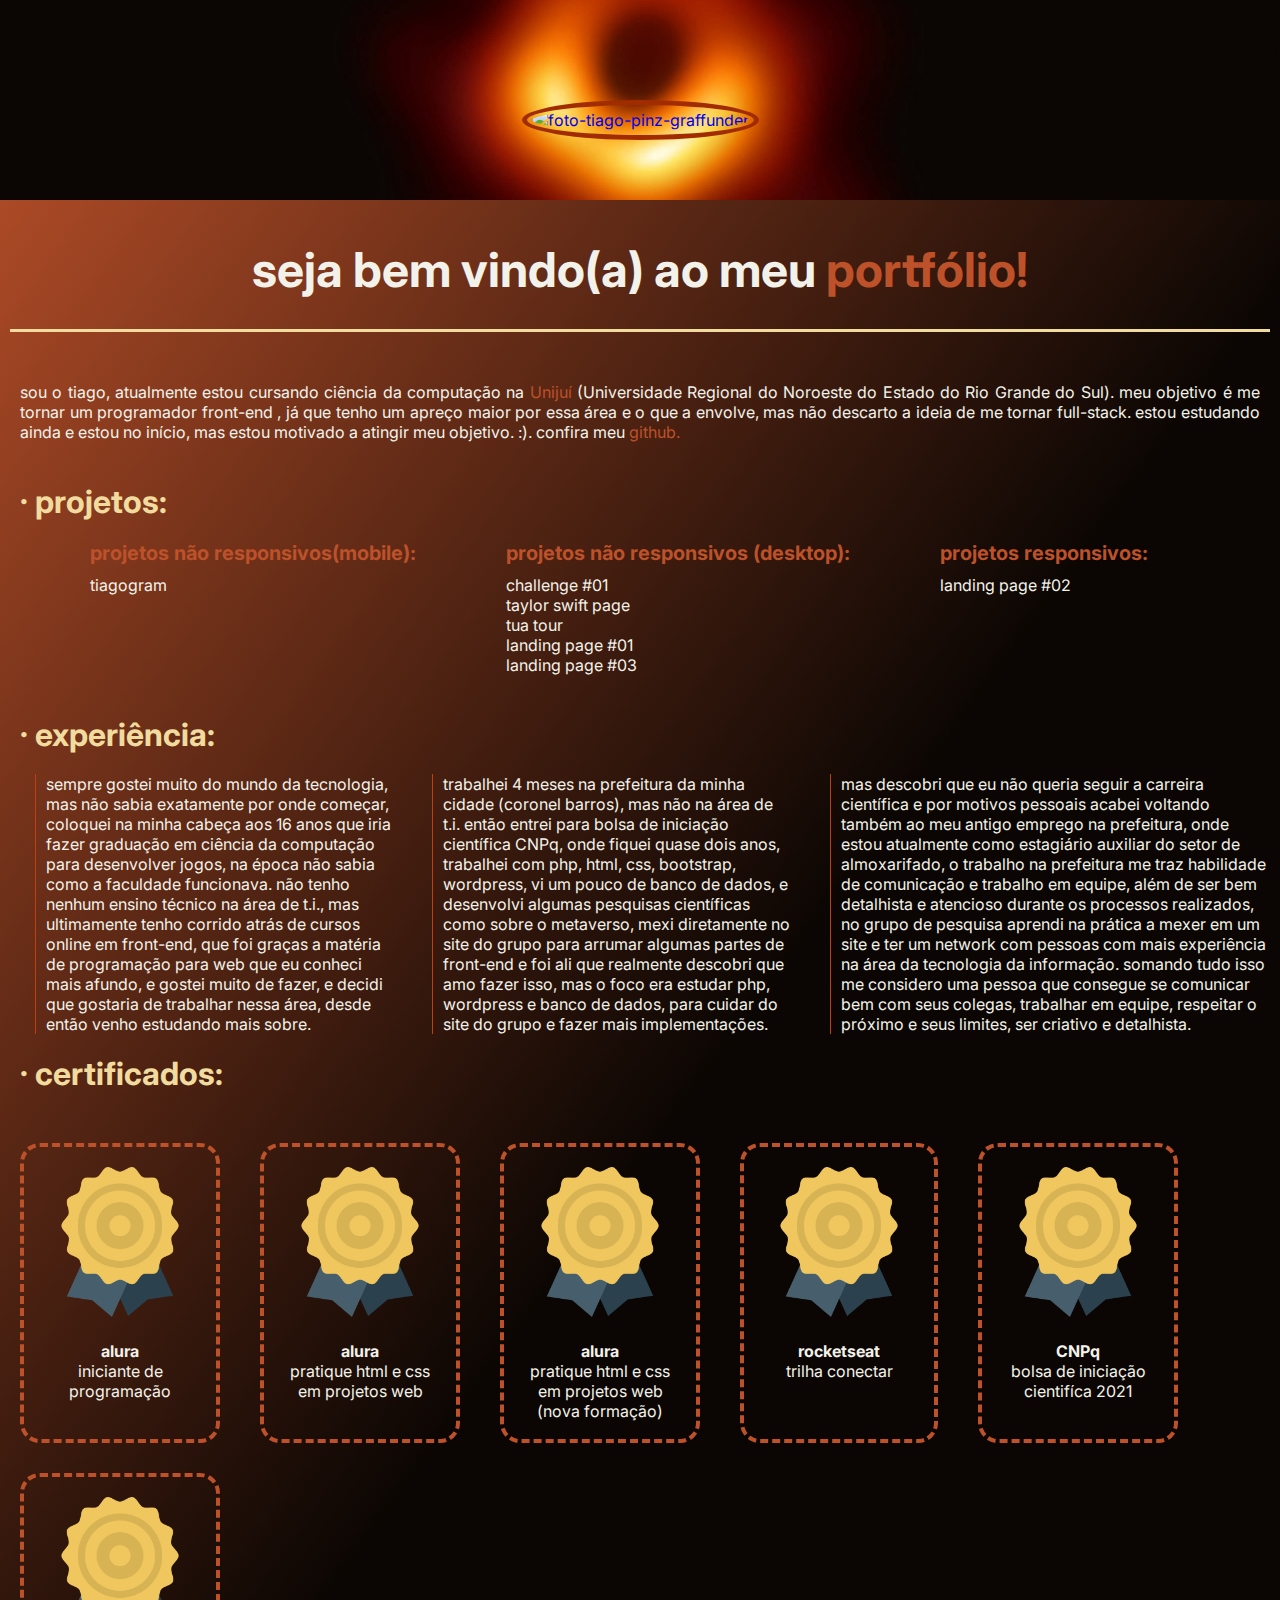
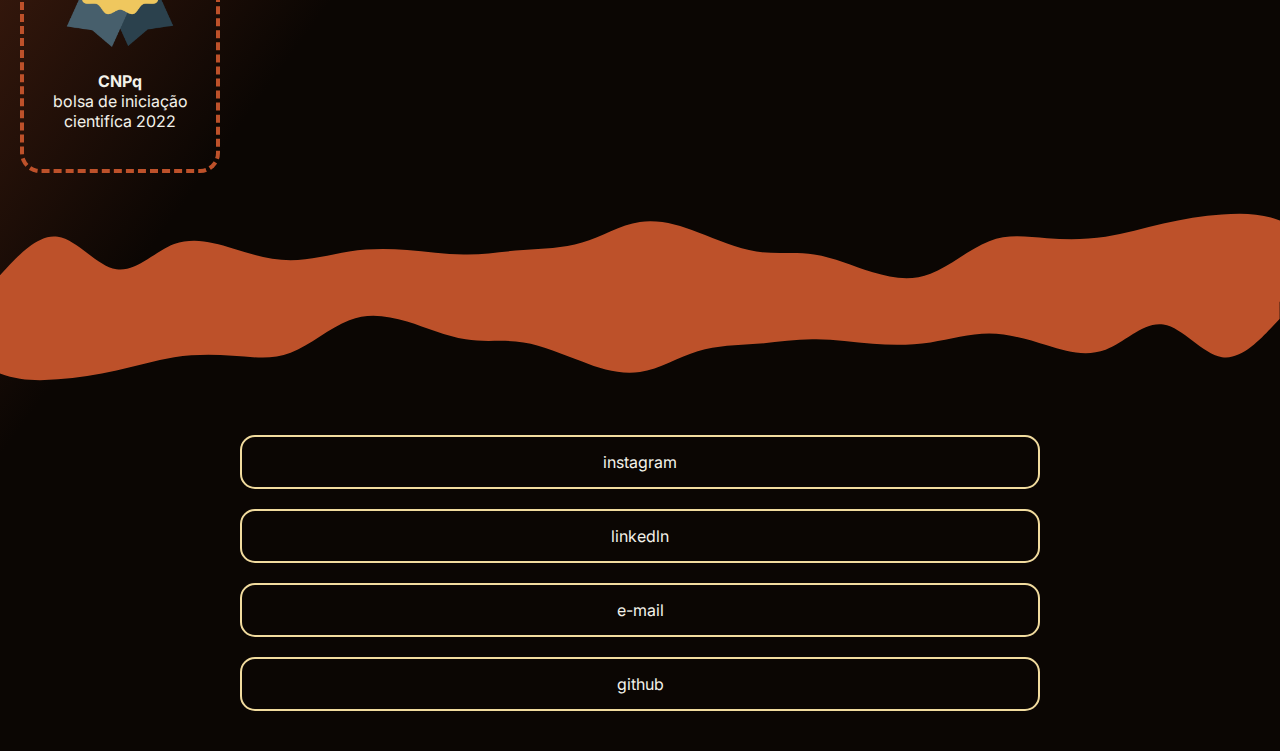
==== index.html @ 585dd2b1 "chllgd 02" ====
<!DOCTYPE html>
<html lang="pt-br">
<head>
    <meta charset="UTF-8">
    <meta http-equiv="X-UA-Compatible" content="IE=edge">
    <meta name="viewport" content="width=device-width, initial-scale=1.0">
    <title>portfólio</title>
    <link rel="icon" type="imagem/png" href="./img/logo-tiagograff-sem-fundo.png" />
    <meta name="description" content="projetos realizados de challenges,
    aulas etc de várias plataformas e pessoas, com o objetivo de aperfeiçoar e praticar as tecnologias em questão">
    <link rel="stylesheet" href="./index.css">
</head>
<body>
    <header>
        <img class="banner__image" src="./img/A-Consensus.jpg" alt="banner">
        <div class="perfil">
            <a href="https://github.com/tiagograff" title="ir para GitHub"  target="_blank"><img class="foto-de-perfil" src="https://avatars.githubusercontent.com/u/87873221?v=4" alt="foto-tiago-pinz-graffunder"></a>
        </div>
        <h1 class="titulo-principal">seja bem vindo(a) ao meu <span class="destaque-texto">portfólio!</span></h1>
        <div class="apresentacao">
            <p class="texto-de-apresentacao">sou o tiago, atualmente estou cursando ciência da computação na <span class="destaque-texto" >Unijuí</span> (Universidade Regional do Noroeste do Estado do Rio Grande do Sul). meu objetivo é me tornar um programador <span class="texto-destaque">front-end</span> , já que tenho um apreço maior por essa área e o que a envolve, mas não descarto a ideia de me tornar full-stack. estou estudando ainda e estou no início, mas estou motivado a atingir meu objetivo. :). confira meu <a class="destaque-texto" href="https://github.com/tiagograff">github.</a></p>
        </div>
        </header>
    <body>
        <div class="container">
            <main>
                <h2 class="sub-titulos">projetos:</h2>
                <section class="projetos">
                    <div class="projetos__nao-responsivos">
                        <h3>projetos não responsivos(mobile):</h3>
                        <nav class="projetos____nav">
                            <ul class="projetos__nav__menu">
                                <li class="projetos__nav__menu__item"><a class="projetos__nav__menu__link" href="./tiagogram/index.html" target="_blank">tiagogram</a></li>
                            </ul>
                        </nav>
                    </div>
                    <div class="projetos__nao-responsivos">
                        <h3>projetos não responsivos (desktop):</h3>
                        <nav class="projetos____nav">
                            <ul class="projetos__nav__menu">
                                <li class="projetos__nav__menu__item"><a class="projetos__nav__menu__link" href="./chllgd01DevBoost/code/index.html" target="_blank">challenge #01</a></li>
                                <li class="projetos__nav__menu__item"><a class="projetos__nav__menu__link" href="./chllgd02/html/index.html" target="_blank">taylor swift page</a></li>                                
                                <li class="projetos__nav__menu__item"><a class="projetos__nav__menu__link" href="./tuaTour/html/index.html" target="_blank">tua tour</a></li>
                                <li class="projetos__nav__menu__item"><a class="projetos__nav__menu__link" href="./landing_page/html/index.html" target="_blank">landing page #01</a></li>
                                <li class="projetos__nav__menu__item"><a class="projetos__nav__menu__link" href="./landing_page03/html/index.html" target="_blank">landing page #03</a></li>
                            </ul>
                        </nav>
                    </div>
                    <div class="projetos__responsivos">
                        <h3>projetos responsivos:</h3>
                        <nav class="projetos____nav">
                            <ul class="projetos__nav__menu">
                                <li class="projetos__nav__menu__item"><a class="projetos__nav__menu__link" href="./landing_page02/index.html" target="_blank">landing page #02</a></li>
                            </ul>
                        </nav>
                    </div>   
                </section>
                <section class="experiencia">
                    <h2 class="sub-titulos">experiência:</h2>
                    <div class="experiencia__texto">
                        <p class="experiencia__texto__paragrafo">sempre gostei muito do mundo da tecnologia, mas não sabia exatamente por onde começar, coloquei na minha cabeça aos 16 anos que iria fazer graduação em ciência da computação para desenvolver jogos, na época não sabia como a faculdade funcionava. não tenho nenhum ensino técnico na área de t.i., mas ultimamente tenho corrido atrás de cursos online em front-end, que foi graças a matéria de programação para web que eu conheci mais afundo, e gostei muito de fazer, e decidi que gostaria de trabalhar nessa área, desde então venho estudando mais sobre.</p>
                        <p class="experiencia__texto__paragrafo">trabalhei 4 meses na prefeitura da minha cidade (coronel barros), mas não na área de t.i. então entrei para bolsa de iniciação científica CNPq, onde fiquei quase dois anos, trabalhei com php, html, css, bootstrap, wordpress, vi um pouco de banco de dados, e desenvolvi algumas pesquisas científicas como sobre o metaverso, mexi diretamente no site do grupo para arrumar algumas partes de front-end e foi ali que realmente descobri que amo fazer isso, mas o foco era estudar php, wordpress e banco de dados, para cuidar do site do grupo e fazer mais implementações.</p>
                        <p class="experiencia__texto__paragrafo">mas descobri que eu não queria seguir a carreira científica e por motivos pessoais acabei voltando também ao meu antigo emprego na prefeitura, onde estou atualmente como estagiário auxiliar do setor de almoxarifado, o trabalho na prefeitura me traz habilidade de comunicação e trabalho em equipe, além de ser bem detalhista e atencioso durante os processos realizados, no grupo de pesquisa aprendi na prática a mexer em um site e ter um network com pessoas com mais experiência na área da tecnologia da informação. somando tudo isso me considero uma pessoa que consegue se comunicar bem com seus colegas, trabalhar em equipe, respeitar o próximo e seus limites, ser criativo e detalhista.</p>
                    </div>
                </section>
                <section class="box-certificados">
                    <div class="certificados">
                        <h2 class="sub-titulos">certificados:</h2>
                        <div class="cards">
                            <ul class="cards-lista">
                                <li><article title="clique aqui para ver o comprovante" class="card">
                                    <a target="_blank" href="https://cursos.alura.com.br/degree/certificate/c70ce600-b557-4d7d-b7df-4f136152b371"><img class ="imagem-certificado" src="./img/214282.png" alt="icone-de-certificado"></a>
                                    <p class="p-card-title">alura</p>
                                    <p class="p-card-descricao">iniciante de programação</p>
                                </article></li>
                                <li> <article title="clique aqui para ver o comprovante" class="card">
                                    <a target="_blank" href="https://cursos.alura.com.br/degree/certificate/c5694f8d-bf4b-44e1-888f-f0908ba4beea"><img class ="imagem-certificado" src="./img/214282.png" alt="icone-de-certificado"></a>
                                    <p class="p-card-title">alura</p>
                                    <p class="p-card-descricao">pratique html e css em projetos web</p>
                                </article></li>
                                <li> <article title="clique aqui para ver o comprovante" class="card">
                                    <a target="_blank" href="https://cursos.alura.com.br/degree/certificate/c5694f8d-bf4b-44e1-888f-f0908ba4beea"><img class ="imagem-certificado" src="./img/214282.png" alt="icone-de-certificado"></a>
                                    <p class="p-card-title">alura</p>
                                    <p class="p-card-descricao">pratique html e css em projetos web (nova formação)</p>
                                </article></li>
                                <li> <article title="clique aqui para ver o comprovante" class="card">
                                    <a target="_blank" href="./img/discover-conectar-certificate (1).pdf"><img class ="imagem-certificado" src="./img/214282.png" alt="icone-de-certificado"></a>
                                    <p class="p-card-title">rocketseat</p>
                                    <p class="p-card-descricao">trilha conectar</p>
                                </article></li>
                                <li> <article title="clique aqui para ver o comprovante" class="card">
                                    <a target="_blank" href="./img/Certificado Ciclo de Formação 2021 Tiago Pinz Graffunder.pdf"><img class ="imagem-certificado" src="./img/214282.png" alt="icone-de-certificado"></a>
                                    <p class="p-card-title">CNPq</p>
                                    <p class="p-card-descricao">bolsa de iniciação cientifíca 2021</p>
                                </article></li>
                                <li> <article title="clique aqui para ver o comprovante" class="card">
                                    <a target="_blank" href="./img/109886.pdf"><img class ="imagem-certificado" src="./img/214282.png" alt="icone-de-certificado"></a>
                                    <p class="p-card-title">CNPq</p>
                                    <p class="p-card-descricao">bolsa de iniciação cientifíca 2022</p>
                                </article></li>
                            </ul>
                        </div>
                    </div>
                </section>
            </main>
        </div>
        <div class="waves">
            <svg class="wave-up" id="wave" style="transform:rotate(0deg); transition: 0.3s" viewBox="0 0 1440 100" version="1.1" xmlns="http://www.w3.org/2000/svg"><defs><linearGradient id="sw-gradient-0" x1="0" x2="0" y1="1" y2="0"><stop stop-color="rgba(189, 81, 42, 1)" offset="0%"></stop><stop stop-color="rgba(189, 81, 42, 1)" offset="100%"></stop></linearGradient></defs><path style="transform:translate(0, 0px); opacity:1" fill="url(#sw-gradient-0)" d="M0,70L10.9,58.3C21.8,47,44,23,65,26.7C87.3,30,109,60,131,63.3C152.7,67,175,43,196,35C218.2,27,240,33,262,40C283.6,47,305,53,327,53.3C349.1,53,371,47,393,43.3C414.5,40,436,40,458,41.7C480,43,502,47,524,46.7C545.5,47,567,43,589,41.7C610.9,40,633,40,655,33.3C676.4,27,698,13,720,10C741.8,7,764,13,785,21.7C807.3,30,829,40,851,43.3C872.7,47,895,43,916,46.7C938.2,50,960,60,982,66.7C1003.6,73,1025,77,1047,68.3C1069.1,60,1091,40,1113,31.7C1134.5,23,1156,27,1178,28.3C1200,30,1222,30,1244,26.7C1265.5,23,1287,17,1309,11.7C1330.9,7,1353,3,1375,1.7C1396.4,0,1418,0,1440,8.3C1461.8,17,1484,33,1505,45C1527.3,57,1549,63,1560,66.7L1570.9,70L1570.9,100L1560,100C1549.1,100,1527,100,1505,100C1483.6,100,1462,100,1440,100C1418.2,100,1396,100,1375,100C1352.7,100,1331,100,1309,100C1287.3,100,1265,100,1244,100C1221.8,100,1200,100,1178,100C1156.4,100,1135,100,1113,100C1090.9,100,1069,100,1047,100C1025.5,100,1004,100,982,100C960,100,938,100,916,100C894.5,100,873,100,851,100C829.1,100,807,100,785,100C763.6,100,742,100,720,100C698.2,100,676,100,655,100C632.7,100,611,100,589,100C567.3,100,545,100,524,100C501.8,100,480,100,458,100C436.4,100,415,100,393,100C370.9,100,349,100,327,100C305.5,100,284,100,262,100C240,100,218,100,196,100C174.5,100,153,100,131,100C109.1,100,87,100,65,100C43.6,100,22,100,11,100L0,100Z"></path></svg>
            <svg class="wave-down" id="wave" style="transform:rotate(180deg); transition: 0.3s" viewBox="0 0 1440 100" version="1.1" xmlns="http://www.w3.org/2000/svg"><defs><linearGradient id="sw-gradient-0" x1="0" x2="0" y1="1" y2="0"><stop stop-color="rgba(189, 81, 42, 1)" offset="0%"></stop><stop stop-color="rgba(189, 81, 42, 1)" offset="100%"></stop></linearGradient></defs><path style="transform:translate(0, 0px); opacity:1" fill="url(#sw-gradient-0)" d="M0,70L10.9,58.3C21.8,47,44,23,65,26.7C87.3,30,109,60,131,63.3C152.7,67,175,43,196,35C218.2,27,240,33,262,40C283.6,47,305,53,327,53.3C349.1,53,371,47,393,43.3C414.5,40,436,40,458,41.7C480,43,502,47,524,46.7C545.5,47,567,43,589,41.7C610.9,40,633,40,655,33.3C676.4,27,698,13,720,10C741.8,7,764,13,785,21.7C807.3,30,829,40,851,43.3C872.7,47,895,43,916,46.7C938.2,50,960,60,982,66.7C1003.6,73,1025,77,1047,68.3C1069.1,60,1091,40,1113,31.7C1134.5,23,1156,27,1178,28.3C1200,30,1222,30,1244,26.7C1265.5,23,1287,17,1309,11.7C1330.9,7,1353,3,1375,1.7C1396.4,0,1418,0,1440,8.3C1461.8,17,1484,33,1505,45C1527.3,57,1549,63,1560,66.7L1570.9,70L1570.9,100L1560,100C1549.1,100,1527,100,1505,100C1483.6,100,1462,100,1440,100C1418.2,100,1396,100,1375,100C1352.7,100,1331,100,1309,100C1287.3,100,1265,100,1244,100C1221.8,100,1200,100,1178,100C1156.4,100,1135,100,1113,100C1090.9,100,1069,100,1047,100C1025.5,100,1004,100,982,100C960,100,938,100,916,100C894.5,100,873,100,851,100C829.1,100,807,100,785,100C763.6,100,742,100,720,100C698.2,100,676,100,655,100C632.7,100,611,100,589,100C567.3,100,545,100,524,100C501.8,100,480,100,458,100C436.4,100,415,100,393,100C370.9,100,349,100,327,100C305.5,100,284,100,262,100C240,100,218,100,196,100C174.5,100,153,100,131,100C109.1,100,87,100,65,100C43.6,100,22,100,11,100L0,100Z"></path></svg>
        </div>
        <footer>
            <section class="contato">
                <ul class="contato__lista">
                    <li class="contato__item"><a class="contato__link" href="https://www.instagram.com/tiago.graff/">instagram</a></li>
                    <li class="contato__item"><a class="contato__link" href="https://www.linkedin.com/in/tiago-graffunder-455568219/">linkedln</a></li>
                    <li class="contato__item"><a class="contato__link" href = "mailto:tiagopinzgraffunder@gmail.com">e-mail</href></li>
                    <li class="contato__item"><a class="contato__link" href="https://github.com/tiagograff">github</a></li>
                </ul>
            </section>
        </footer>
    </body>
</body>
</html>
---- index.css ----
@import url('https://fonts.googleapis.com/css2?family=Inter:wght@200&family=Roboto:wght@300&display=swap');
*{
    margin: 0;
    padding: 0;
    box-sizing: border-box;
    text-decoration: none;
}

/*variáveis*/
:root{
    --back-color: #0b0603;
    --primary-color: #bd512a;
    --second-color: #f1db9e;
    --font-color:  #f3f2ea;
    --card-background: #be4011;
    --font-type: 'Inter', sans-serif;
}

/*corpo*/

*{
    list-style: none;
    
}

body{
    height: 100vh;
    background: rgb(189,81,42);
    background: linear-gradient(126deg, rgba(189,81,42,1) 0%, rgba(11,6,3,1) 50%);background-repeat: no-repeat;
    background-size: cover;
    color: var(--font-color);
    font-family: 'Inter', sans-serif;
    width: 100%;
    height: 100%;
}

/*cabeçalho*/

header .banner__image {
    width: 100%;
    min-width: 375px;
    height: 200px; 
    object-fit: cover;
    display: block;
}

.perfil{
    position: relative;
    top: -100px;
    display: flex;
    justify-content: center;
}

.foto-de-perfil{
    border:#a12c00 solid 5px;
    width: 200px;
    height: 200px;
    border-radius: 50%;
    padding: 5px;
    transition: 1s;
}

.foto-de-perfil:hover{
    border:#fdda76 solid 5px;
}

.marcacao-de-texto{
    color: var(--primary-color);
}

 .titulo-principal{
    font-size: 3rem;
    text-align: center;
    margin: 0px 10px;
    margin-bottom: 30px;
    padding-bottom: 30px;
    border-bottom: 1px solid var(--second-color);
    border-width: medium;
}

/*conteúdo principal - introdução*/

.sub-titulos{
    margin: 0px 2px;
    font-size: 2rem;
    color: var(--second-color);
    margin-bottom: 20px;
}

.sub-titulos::before{
    content: "· ";
}

h3{
    margin-left: 10px;
    font-size: 1.25rem;
    color: var(--primary-color);
    margin-bottom: 10px;
}

.texto-de-apresentacao{
    margin: 20px 20px;
    text-align: justify;
}

.destaque-texto{
    color: var(--primary-color);
    display: inline;
}

/*projetos*/

.projetos{
    display:flex;
    flex-direction: row;
    justify-content: center;
}

.projetos____nav{
    margin-bottom: 20px;
}

.projetos__nav__menu {
    margin-left: 10px;

}

.projetos__nav__menu__link {
    color: var(--font-color);
    margin: 20px 0px;
}

.projetos__nav__menu__link:hover {
    text-decoration: underline;
}

/*experiência*/
.experiencia__texto{
    display: flex;
    align-items: start;
    justify-content: space-between;
    gap: 30px;
}

.experiencia__texto__paragrafo{
    border-left: 1px solid var(--card-background);
    padding: 0 10px;
}

.experiencia__texto__paragrafo:nth-child(1){
    margin-left: 35px;
}

/*certificados*/

.cards-lista{
    display: flex;
    flex-direction: column;
    justify-content:center;
    align-items:center;
}

.card{
    padding: 20px;
    border: 4px dashed var(--primary-color);
    border-radius: 20px;
    max-width: 200px;
    text-align: center;
    max-height: 200px;
    min-height: 300px;
    margin-left: 20px;
    margin-right: 20px;
}

.card:nth-of-type(2n-1){
    margin-top: 30px;
}

.card:hover{
    padding: 20px;
    border: 4px solid var(--primary-color);
    background-color: var(--card-background);
    color: var(--back-color);
    cursor: pointer;
}


.imagem-certificado{
    max-width:200px;
    max-height:150px;
}

.p-card-title{
    margin-top: 20px;
    font-weight: bold;
}

.waves{
    margin-top: 2.5rem;
}

.wave-up{
    display: block;
}

.wave-down{
    position: relative;
    top: -10px;
}

footer{
    margin: 2.5rem 0;
    text-align: center;
}

.contato{
    text-align: center;
    margin: 0 15rem;
}

.contato__lista{
    list-style: none;
}

.contato__item{
    border: 2px solid var(--second-color);
    border-radius: 15px;
    padding: 15px 50px;
    margin-bottom: 20px;
    text-align:center;
}

.contato__item:hover{
    background: rgb(189,81,42);
    background: linear-gradient(196deg, rgba(189,81,42,1) 20%, rgba(225,207,68,1) 50%, rgba(190,64,17,1) 80%);
    font-weight: bold;
}

.contato__link{
    text-decoration: none;
    color: var(--font-color);
    cursor: pointer;
}

.contato__link:hover{
    color: var(--back-color);
    font-weight: bold;
}


@media screen and (min-width: 600px) {

    .sub-titulos{
        margin: 20px 20px;
    }

    .apresentacao{
        display: flex;
    }

    .projetos{
        display: flex;
        flex-wrap: wrap;
        justify-content: start;
        margin-left: 5em;
        align-items: start;
    }

    .projetos__nao-responsivos{
        margin-right: 5rem;
    }

    .cards-lista{
        display: flex;
        flex-wrap: wrap;
        flex-direction: row;
        justify-content: start;
    }

}

@media screen and (max-width: 800px) {

    body{
        background: rgb(189,81,42);
        background: linear-gradient(126deg, rgba(189,81,42,1) 0%, rgba(11,6,3,1) 20%);
    }

    .experiencia__texto{
        width: 100%;
    }


    .texto-de-apresentacao{
        margin: 20px 2em;
        justify-content: center;
        align-items: center;
    }

    .projetos{
        flex-direction: column;
    }

    .experiencia__texto{
        flex-direction: column;
        margin: 0;
        padding: 0;
    }

    .experiencia__texto__paragrafo:nth-child(3){
        margin-bottom: 35px;
    }

    
    .experiencia__texto__paragrafo:nth-child(1){
        margin-left: 0px;
    }

    .cards-lista{
        width: auto;
        flex-wrap: wrap;
        justify-content: space-between;
        align-items:center;
    }

    
    .contato{
        text-align: center;
        margin: 0 3rem;
    }


}

@media screen and (min-width: 2000px) {
    .texto-de-apresentacao{
        margin: 20px 35em;
        justify-content: center;
        align-items: center;
    }

    .cards-lista{
        display: flex;
        flex-wrap: wrap;
        flex-direction: row;
        justify-content: space-between;
    }
}
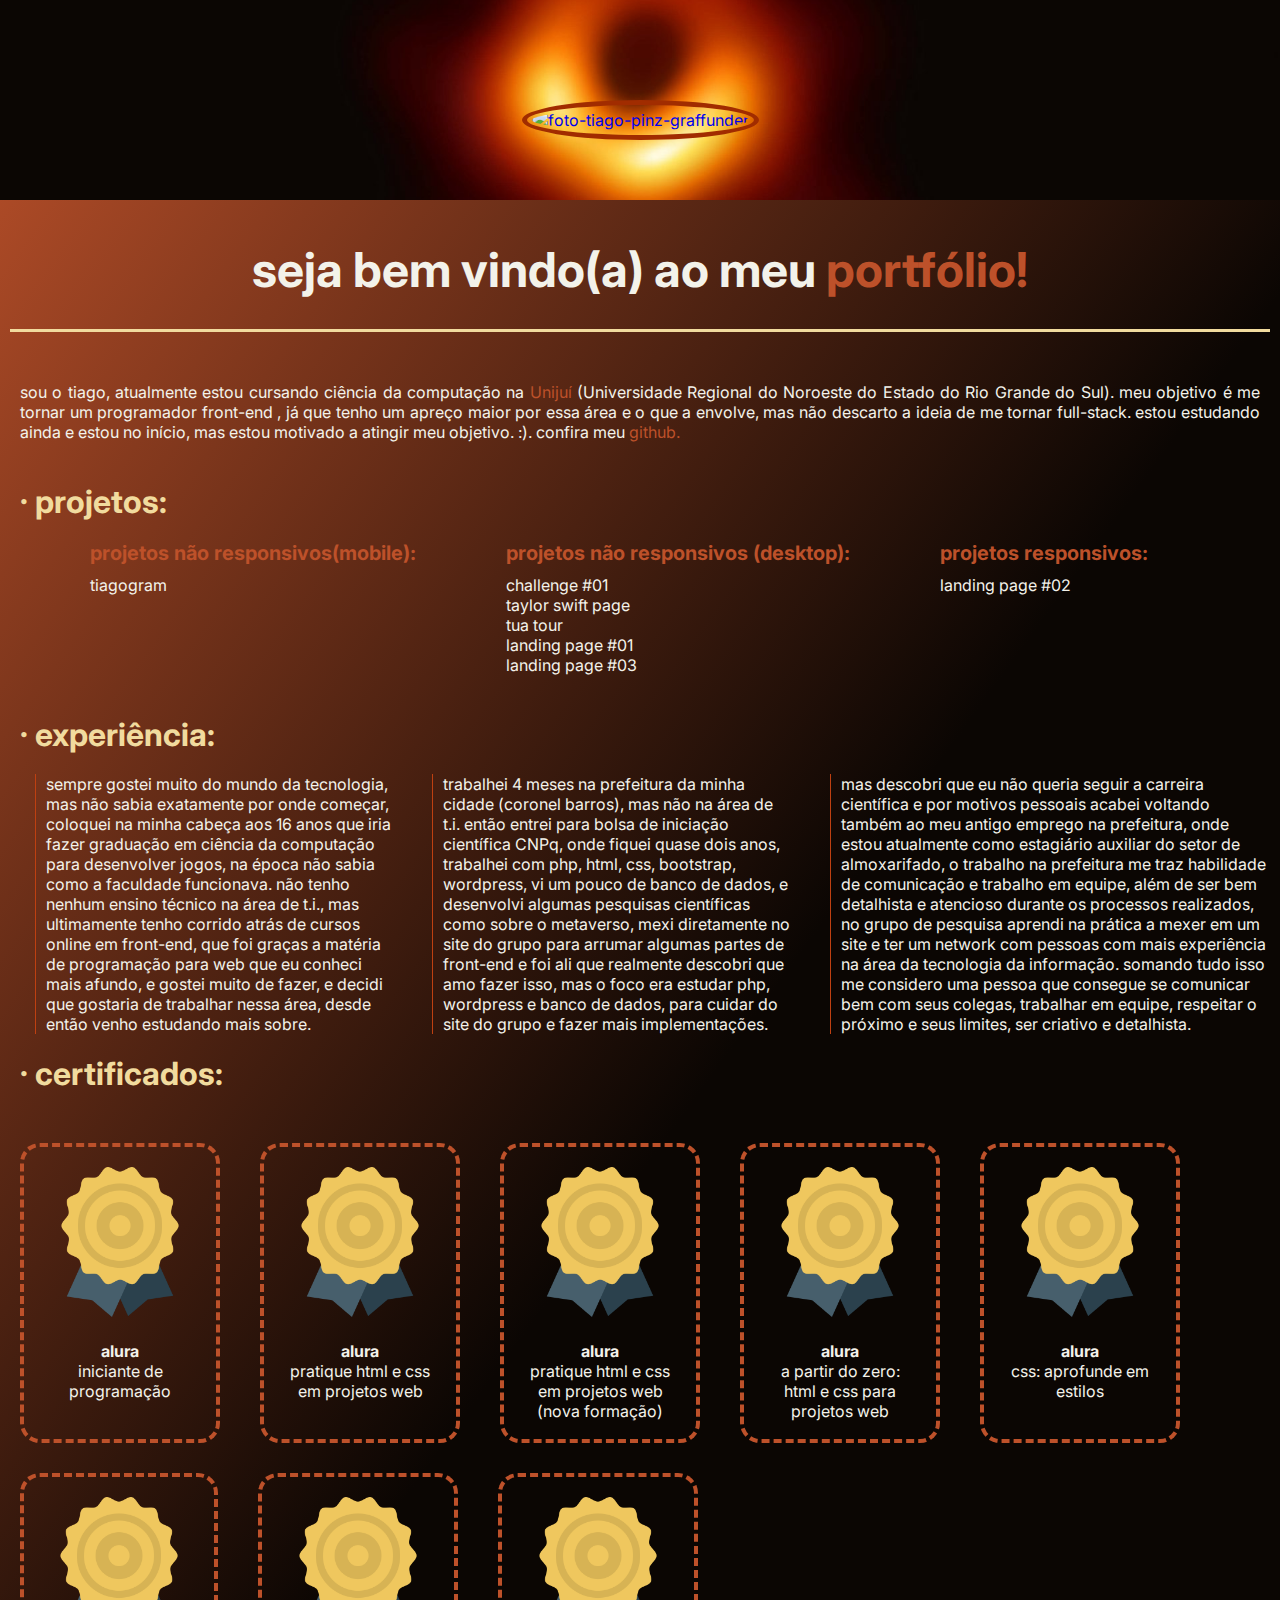
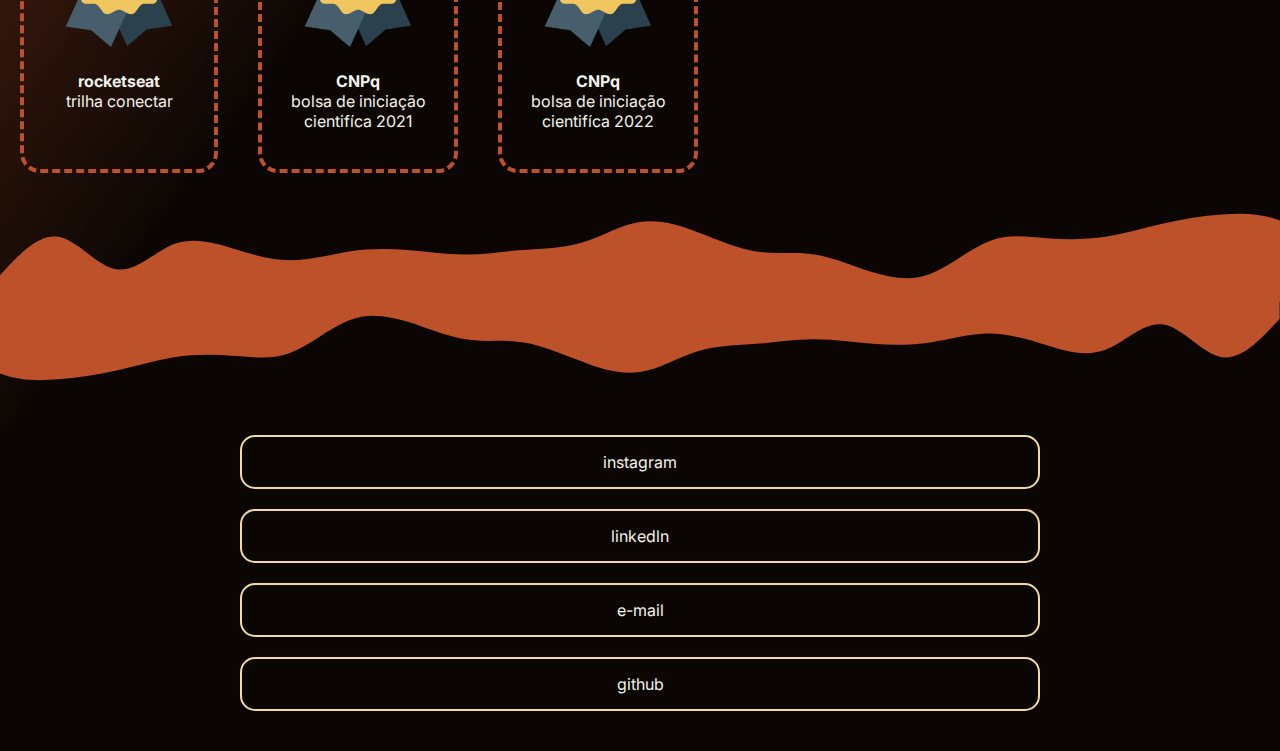
==== commit 960dc35d: "adcionando novas certificações" ====
--- a/index.html
+++ b/index.html
@@ -84,6 +84,16 @@
                                     <p class="p-card-descricao">pratique html e css em projetos web (nova formação)</p>
                                 </article></li>
                                 <li> <article title="clique aqui para ver o comprovante" class="card">
+                                    <a target="_blank" href="https://cursos.alura.com.br/degree/certificate/0a36cc23-f42b-4629-b04d-7a6e635d9c4c"><img class ="imagem-certificado" src="./img/214282.png" alt="icone-de-certificado"></a>
+                                    <p class="p-card-title">alura</p>
+                                    <p class="p-card-descricao">a partir do zero: html e css para projetos web</p>
+                                </article></li>
+                                <li> <article title="clique aqui para ver o comprovante" class="card">
+                                    <a target="_blank" href="https://cursos.alura.com.br/degree/certificate/924984be-e960-451b-8f43-cad9ec162194"><img class ="imagem-certificado" src="./img/214282.png" alt="icone-de-certificado"></a>
+                                    <p class="p-card-title">alura</p>
+                                    <p class="p-card-descricao">css: aprofunde em estilos</p>
+                                </article></li>
+                                <li> <article title="clique aqui para ver o comprovante" class="card">
                                     <a target="_blank" href="./img/discover-conectar-certificate (1).pdf"><img class ="imagem-certificado" src="./img/214282.png" alt="icone-de-certificado"></a>
                                     <p class="p-card-title">rocketseat</p>
                                     <p class="p-card-descricao">trilha conectar</p>
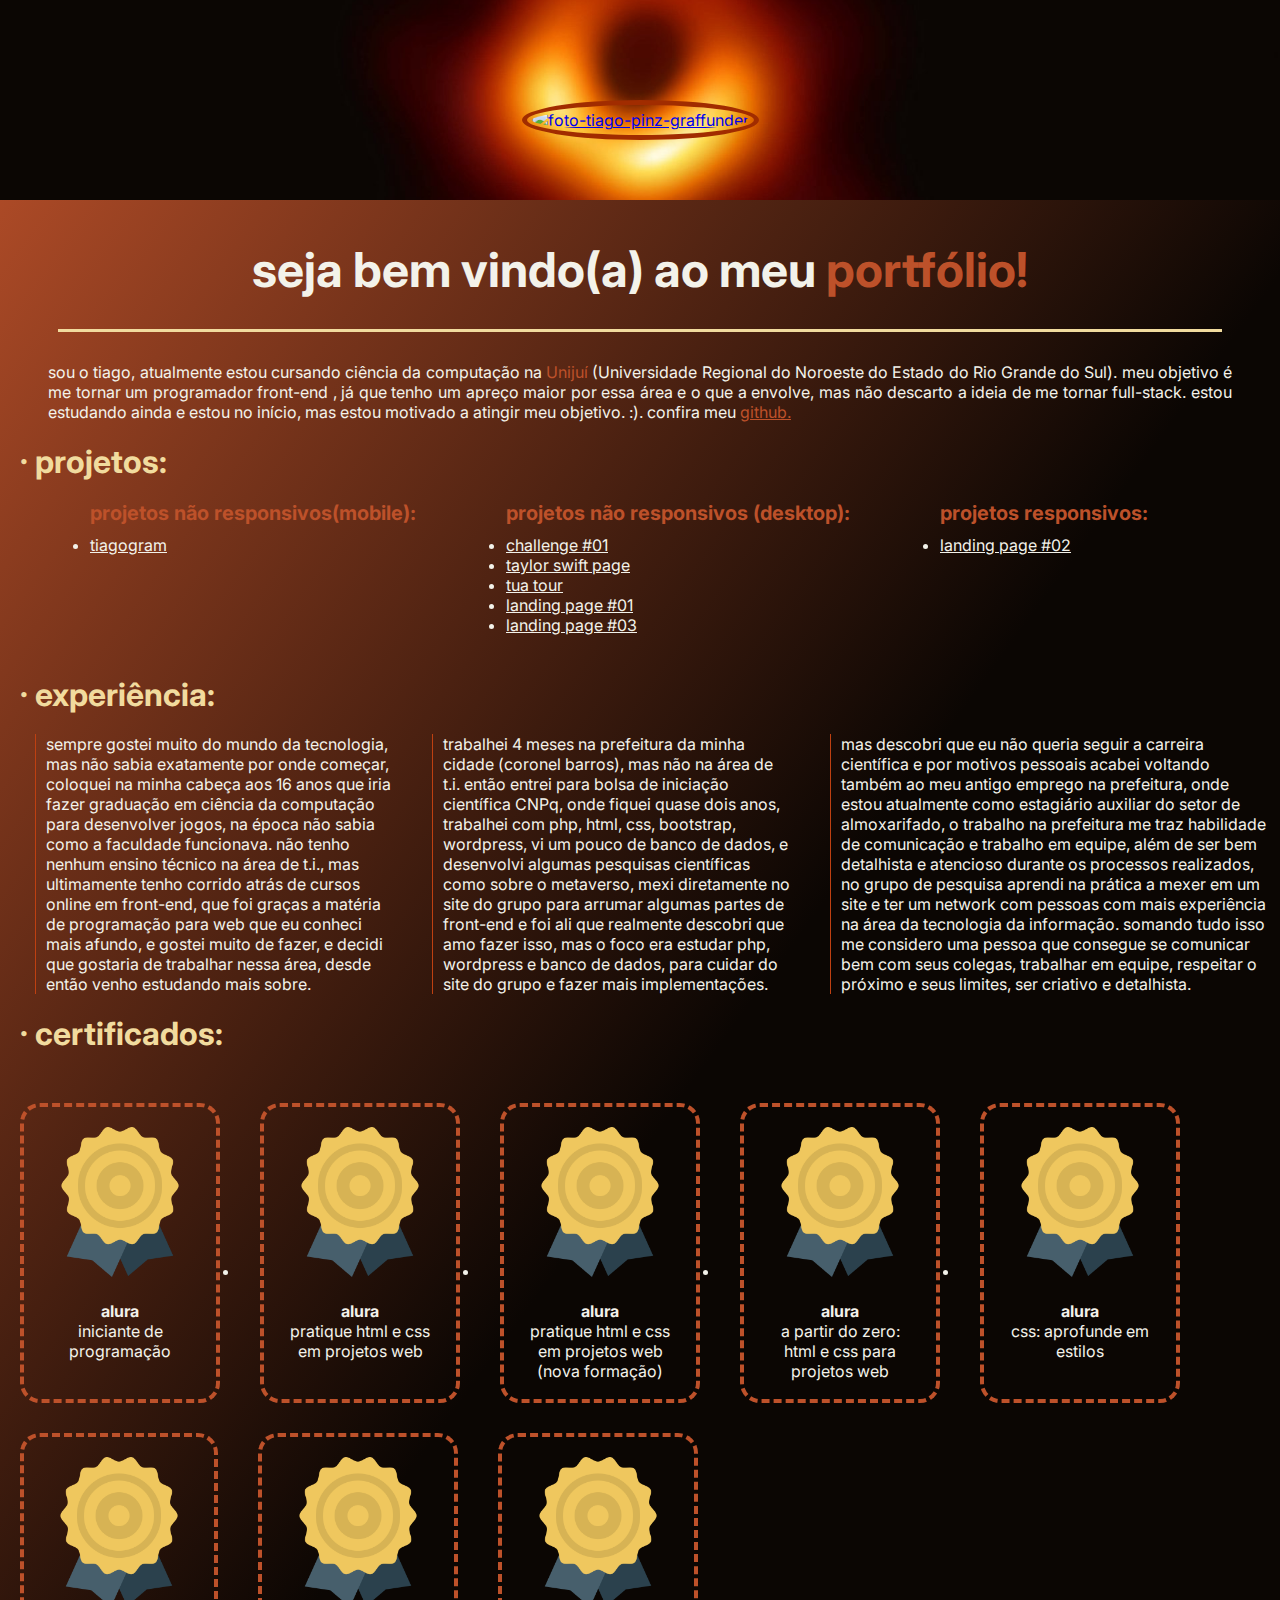
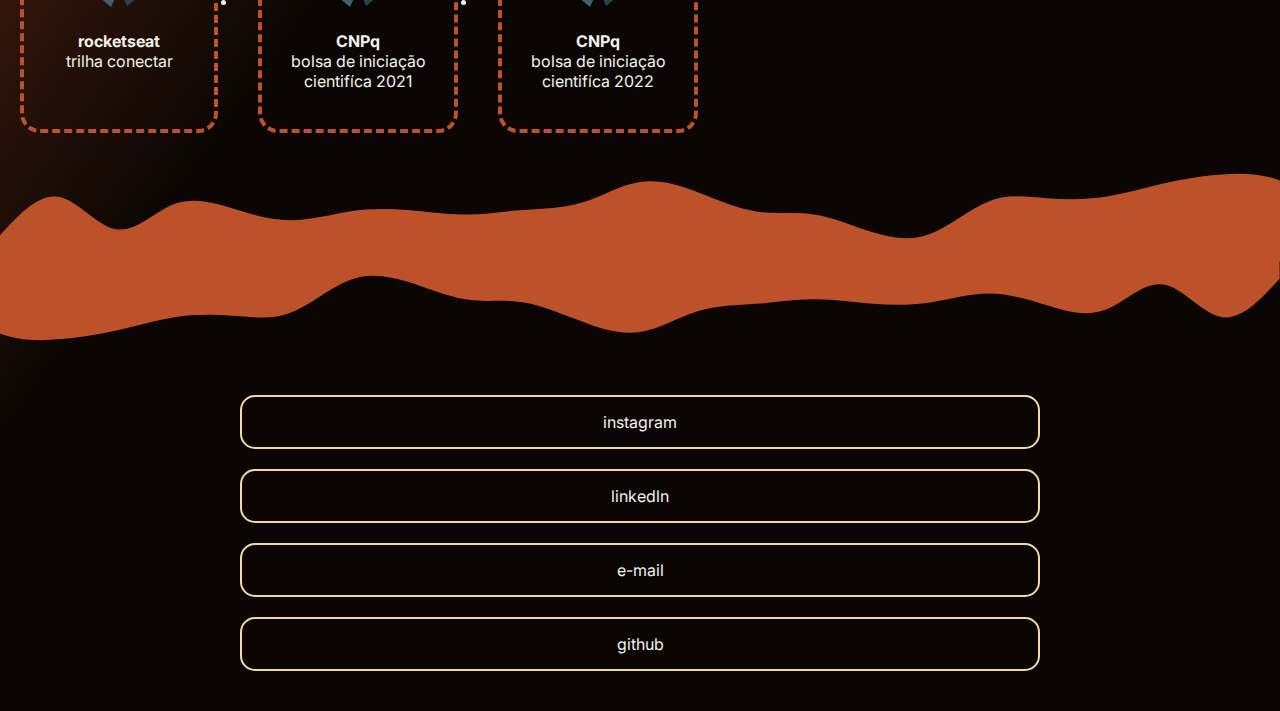
==== commit 6bc196bc: "atualizando header com sass" ====
--- a/index.html
+++ b/index.html
@@ -8,20 +8,25 @@
     <link rel="icon" type="imagem/png" href="./img/logo-tiagograff-sem-fundo.png" />
     <meta name="description" content="projetos realizados de challenges,
     aulas etc de várias plataformas e pessoas, com o objetivo de aperfeiçoar e praticar as tecnologias em questão">
+    <link rel="stylesheet" href="https://cdn.jsdelivr.net/npm/reset-css@5.0.1/reset.min.css">
     <link rel="stylesheet" href="./index.css">
+    <link rel="stylesheet" href="./styles/sass/index.css">
 </head>
 <body>
     <header>
         <img class="banner__image" src="./img/A-Consensus.jpg" alt="banner">
         <div class="perfil">
-            <a href="https://github.com/tiagograff" title="ir para GitHub"  target="_blank"><img class="foto-de-perfil" src="https://avatars.githubusercontent.com/u/87873221?v=4" alt="foto-tiago-pinz-graffunder"></a>
+            <a href="https://github.com/tiagograff" title="ir para GitHub"  target="_blank"><img class="perfil__foto" src="https://avatars.githubusercontent.com/u/87873221?v=4" alt="foto-tiago-pinz-graffunder"></a>
         </div>
-        <h1 class="titulo-principal">seja bem vindo(a) ao meu <span class="destaque-texto">portfólio!</span></h1>
-        <div class="apresentacao">
-            <p class="texto-de-apresentacao">sou o tiago, atualmente estou cursando ciência da computação na <span class="destaque-texto" >Unijuí</span> (Universidade Regional do Noroeste do Estado do Rio Grande do Sul). meu objetivo é me tornar um programador <span class="texto-destaque">front-end</span> , já que tenho um apreço maior por essa área e o que a envolve, mas não descarto a ideia de me tornar full-stack. estou estudando ainda e estou no início, mas estou motivado a atingir meu objetivo. :). confira meu <a class="destaque-texto" href="https://github.com/tiagograff">github.</a></p>
+    </header>
+    <body>
+        <section class="welcome">
+            <h1 class="welcome__title">seja bem vindo(a) ao meu <span class="destaque-texto">portfólio!</span></h1>
+        <div class="welcome__presentation">
+            <p class="welcome__presentation__text">sou o tiago, atualmente estou cursando ciência da computação na <span class="destaque-texto" >Unijuí</span> (Universidade Regional do Noroeste do Estado do Rio Grande do Sul). meu objetivo é me tornar um programador <span class="texto-destaque">front-end</span> , já que tenho um apreço maior por essa área e o que a envolve, mas não descarto a ideia de me tornar full-stack. estou estudando ainda e estou no início, mas estou motivado a atingir meu objetivo. :). confira meu <a class="destaque-texto" href="https://github.com/tiagograff">github.</a></p>
         </div>
-        </header>
-    <body>
+        </section>
+        
         <div class="container">
             <main>
                 <h2 class="sub-titulos">projetos:</h2>
--- a/index.css
+++ b/index.css
@@ -1,10 +1,4 @@
-@import url('https://fonts.googleapis.com/css2?family=Inter:wght@200&family=Roboto:wght@300&display=swap');
-*{
-    margin: 0;
-    padding: 0;
-    box-sizing: border-box;
-    text-decoration: none;
-}
+
 
 /*variáveis*/
 :root{
@@ -16,59 +10,23 @@
     --font-type: 'Inter', sans-serif;
 }
 
-/*corpo*/
-
-*{
-    list-style: none;
-    
-}
-
-body{
-    height: 100vh;
-    background: rgb(189,81,42);
-    background: linear-gradient(126deg, rgba(189,81,42,1) 0%, rgba(11,6,3,1) 50%);background-repeat: no-repeat;
-    background-size: cover;
-    color: var(--font-color);
-    font-family: 'Inter', sans-serif;
-    width: 100%;
-    height: 100%;
-}
-
 /*cabeçalho*/
 
-header .banner__image {
-    width: 100%;
-    min-width: 375px;
-    height: 200px; 
-    object-fit: cover;
-    display: block;
-}
-
-.perfil{
-    position: relative;
-    top: -100px;
-    display: flex;
-    justify-content: center;
-}
-
-.foto-de-perfil{
-    border:#a12c00 solid 5px;
-    width: 200px;
-    height: 200px;
-    border-radius: 50%;
-    padding: 5px;
-    transition: 1s;
-}
-
-.foto-de-perfil:hover{
-    border:#fdda76 solid 5px;
-}
 
 .marcacao-de-texto{
     color: var(--primary-color);
 }
 
- .titulo-principal{
+.welcome{
+    display: flex;
+    text-align: justify;
+    margin: 0 3rem;
+    justify-content: center;
+    flex-direction: column;
+    
+}
+
+ .welcome__title{
     font-size: 3rem;
     text-align: center;
     margin: 0px 10px;
@@ -98,7 +56,7 @@
     margin-bottom: 10px;
 }
 
-.texto-de-apresentacao{
+.welcome__title__text{
     margin: 20px 20px;
     text-align: justify;
 }
--- a/styles/sass/index.css
+++ b/styles/sass/index.css
@@ -0,0 +1,46 @@
+@import url("https://fonts.googleapis.com/css2?family=Inter:wght@200&display=swap");
+@import url("https://fonts.googleapis.com/css2?family=Inter:wght@200&display=swap");
+* {
+  padding: 0;
+  margin: 0;
+  box-sizing: border-box;
+}
+
+body {
+  height: 100vh;
+  background: linear-gradient(126deg, rgb(189, 81, 42) 0%, rgb(11, 6, 3) 50%);
+  background-repeat: no-repeat;
+  background-size: cover;
+  color: #f3f2ea;
+  font-family: "Inter", sans-serif;
+  width: 100%;
+  height: 100%;
+  list-style: none;
+  text-decoration: none;
+}
+
+header .banner__image {
+  width: 100%;
+  min-width: 375px;
+  height: 200px;
+  -o-object-fit: cover;
+     object-fit: cover;
+  display: block;
+}
+header .perfil {
+  position: relative;
+  top: -100px;
+  display: flex;
+  justify-content: center;
+}
+header .perfil .perfil__foto {
+  border: #a12c00 solid 5px;
+  width: 200px;
+  height: 200px;
+  border-radius: 50%;
+  padding: 5px;
+  transition: 1s;
+}
+header .perfil .perfil__foto:hover {
+  border-color: #f1db9e;
+}/*# sourceMappingURL=index.css.map */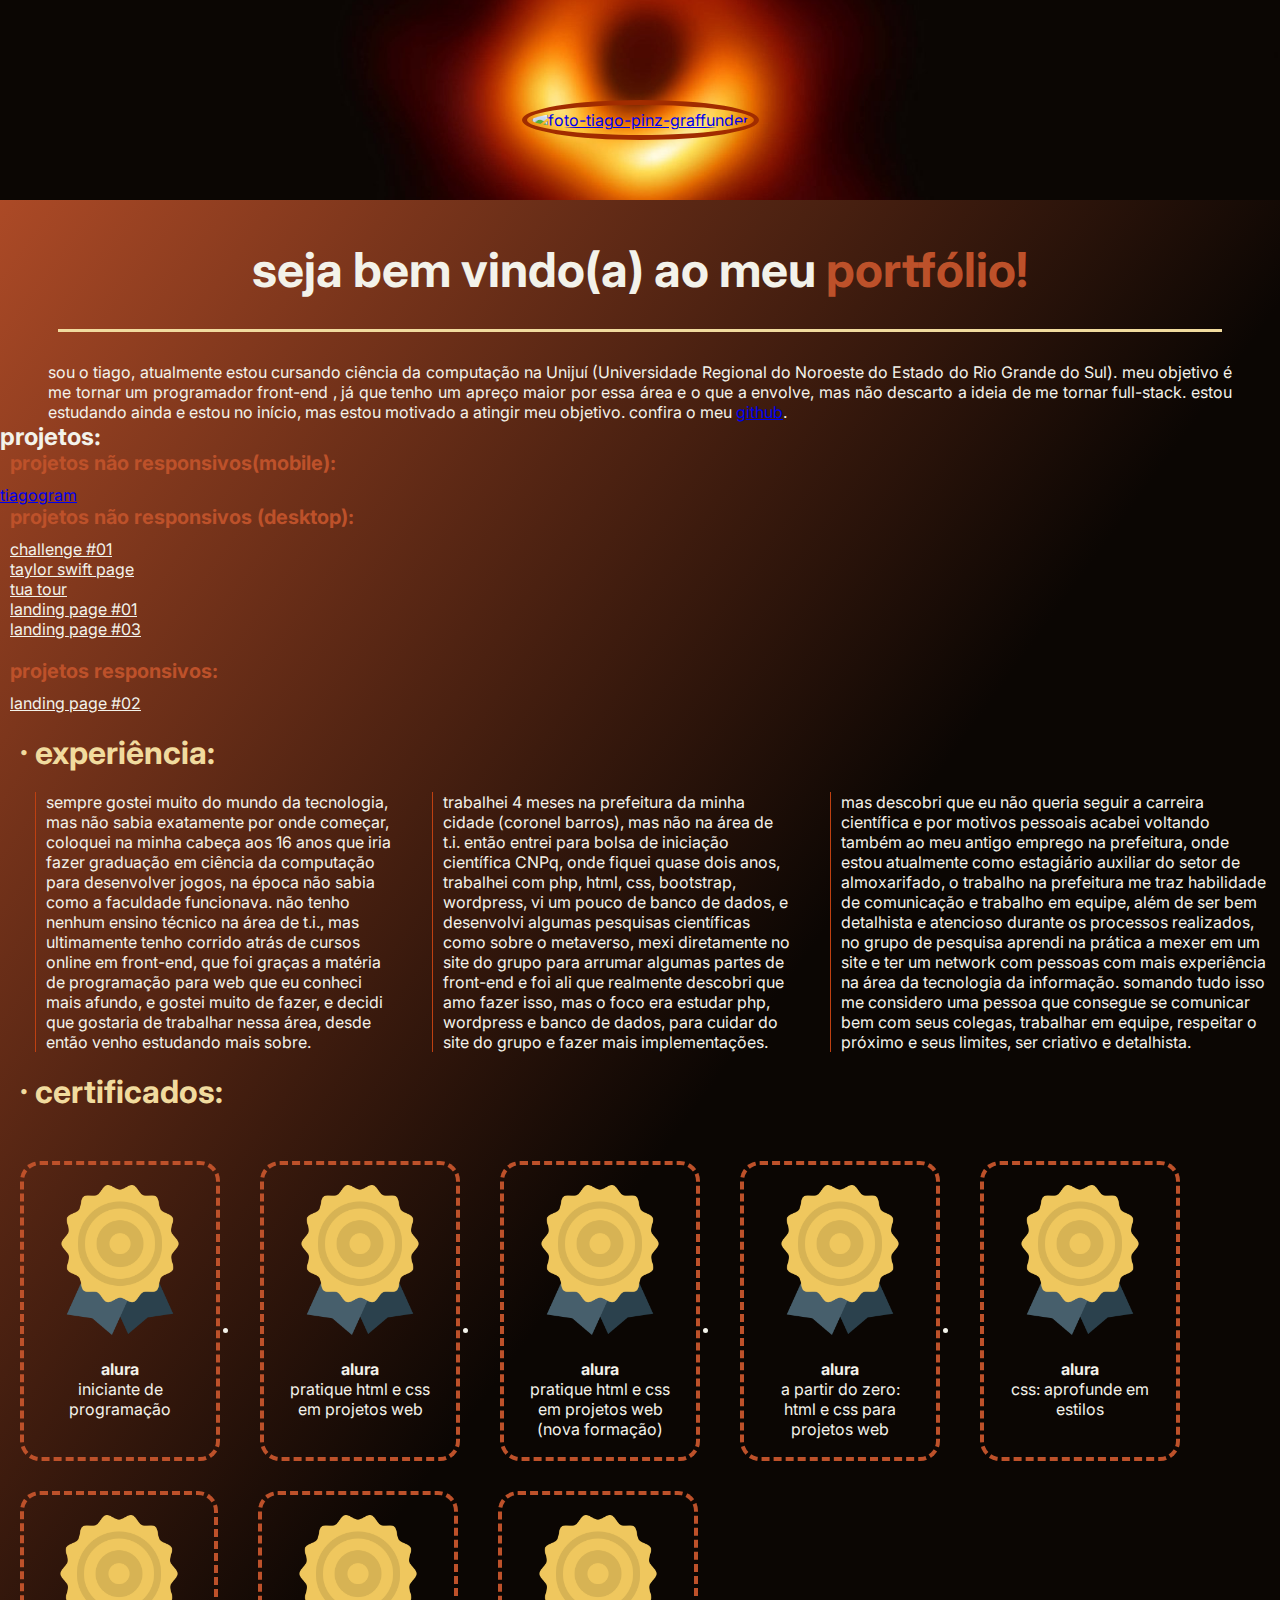
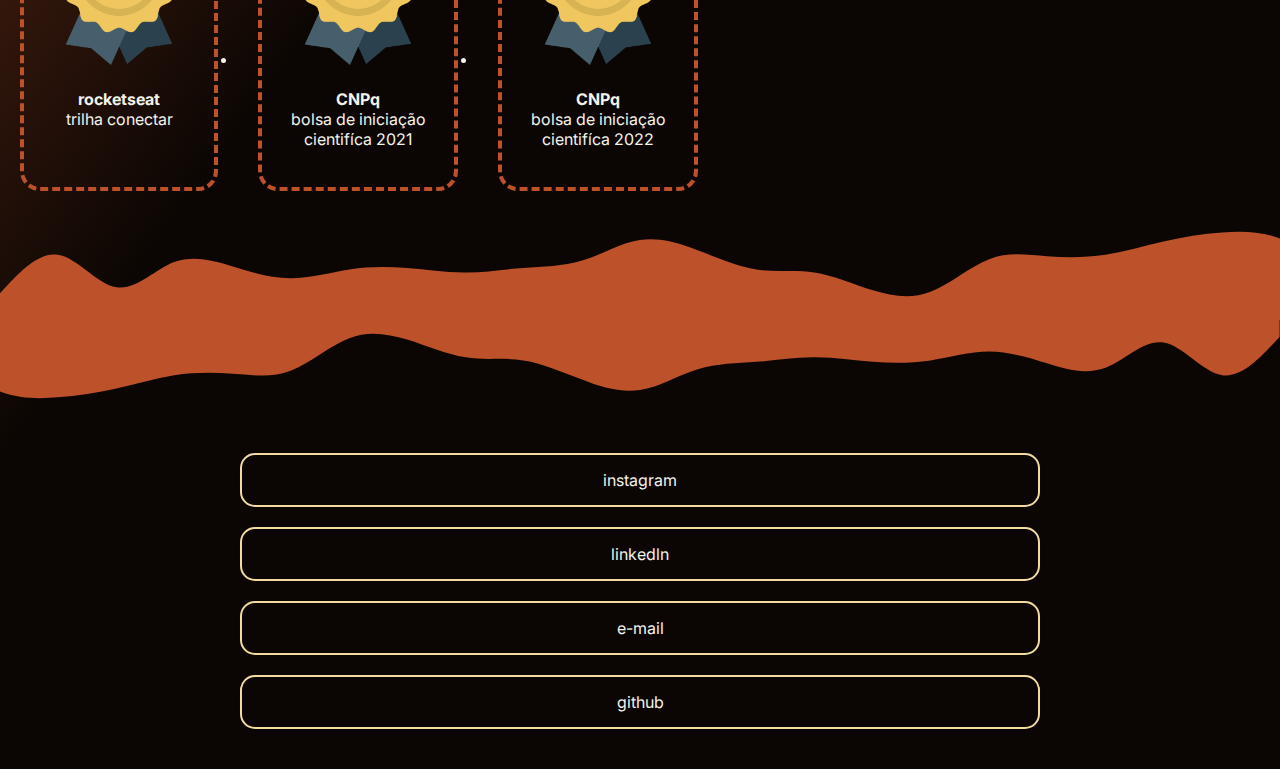
==== commit d2edbf28: "atualizando com sass" ====
--- a/index.html
+++ b/index.html
@@ -15,27 +15,27 @@
 <body>
     <header>
         <img class="banner__image" src="./img/A-Consensus.jpg" alt="banner">
-        <div class="perfil">
-            <a href="https://github.com/tiagograff" title="ir para GitHub"  target="_blank"><img class="perfil__foto" src="https://avatars.githubusercontent.com/u/87873221?v=4" alt="foto-tiago-pinz-graffunder"></a>
+        <div class="profile">
+            <a href="https://github.com/tiagograff" title="ir para GitHub"  target="_blank"><img class="profile__photo" src="https://avatars.githubusercontent.com/u/87873221?v=4" alt="foto-tiago-pinz-graffunder"></a>
         </div>
     </header>
     <body>
         <section class="welcome">
-            <h1 class="welcome__title">seja bem vindo(a) ao meu <span class="destaque-texto">portfólio!</span></h1>
-        <div class="welcome__presentation">
-            <p class="welcome__presentation__text">sou o tiago, atualmente estou cursando ciência da computação na <span class="destaque-texto" >Unijuí</span> (Universidade Regional do Noroeste do Estado do Rio Grande do Sul). meu objetivo é me tornar um programador <span class="texto-destaque">front-end</span> , já que tenho um apreço maior por essa área e o que a envolve, mas não descarto a ideia de me tornar full-stack. estou estudando ainda e estou no início, mas estou motivado a atingir meu objetivo. :). confira meu <a class="destaque-texto" href="https://github.com/tiagograff">github.</a></p>
-        </div>
+            <h1 class="welcome__title">seja bem vindo(a) ao meu <span class="welcome__text-highlight">portfólio!</span></h1>
+            <div class="welcome__presentation">
+                <p class="welcome__presentation__text">sou o tiago, atualmente estou cursando ciência da computação na <span class="text-highlight">Unijuí</span> (Universidade Regional do Noroeste do Estado do Rio Grande do Sul). meu objetivo é me tornar um programador <span class="text-highlight">front-end</span> , já que tenho um apreço maior por essa área e o que a envolve, mas não descarto a ideia de me tornar full-stack. estou estudando ainda e estou no início, mas estou motivado a atingir meu objetivo. confira o meu <a class="text-highlight" href="https://github.com/tiagograff">github</a>.</p>
+            </div>
         </section>
         
         <div class="container">
             <main>
-                <h2 class="sub-titulos">projetos:</h2>
-                <section class="projetos">
-                    <div class="projetos__nao-responsivos">
+                <h2 class="sub-title">projetos:</h2>
+                <section class="projects">
+                    <div class="projects__non-responsive ">
                         <h3>projetos não responsivos(mobile):</h3>
-                        <nav class="projetos____nav">
-                            <ul class="projetos__nav__menu">
-                                <li class="projetos__nav__menu__item"><a class="projetos__nav__menu__link" href="./tiagogram/index.html" target="_blank">tiagogram</a></li>
+                        <nav class="projects____nav">
+                            <ul class="projects__nav__menu">
+                                <li class="projects__nav__menu__item"><a class="projects__nav__menu__link" href="./tiagogram/index.html" target="_blank">tiagogram</a></li>
                             </ul>
                         </nav>
                     </div>
--- a/index.css
+++ b/index.css
@@ -10,31 +10,7 @@
     --font-type: 'Inter', sans-serif;
 }
 
-/*cabeçalho*/
-
-
-.marcacao-de-texto{
-    color: var(--primary-color);
-}
-
-.welcome{
-    display: flex;
-    text-align: justify;
-    margin: 0 3rem;
-    justify-content: center;
-    flex-direction: column;
-    
-}
-
- .welcome__title{
-    font-size: 3rem;
-    text-align: center;
-    margin: 0px 10px;
-    margin-bottom: 30px;
-    padding-bottom: 30px;
-    border-bottom: 1px solid var(--second-color);
-    border-width: medium;
-}
+
 
 /*conteúdo principal - introdução*/
 
@@ -56,15 +32,6 @@
     margin-bottom: 10px;
 }
 
-.welcome__title__text{
-    margin: 20px 20px;
-    text-align: justify;
-}
-
-.destaque-texto{
-    color: var(--primary-color);
-    display: inline;
-}
 
 /*projetos*/
 
--- a/styles/sass/index.css
+++ b/styles/sass/index.css
@@ -1,3 +1,4 @@
+@import url("https://fonts.googleapis.com/css2?family=Inter:wght@200&display=swap");
 @import url("https://fonts.googleapis.com/css2?family=Inter:wght@200&display=swap");
 @import url("https://fonts.googleapis.com/css2?family=Inter:wght@200&display=swap");
 * {
@@ -27,13 +28,13 @@
      object-fit: cover;
   display: block;
 }
-header .perfil {
+header .profile {
   position: relative;
   top: -100px;
   display: flex;
   justify-content: center;
 }
-header .perfil .perfil__foto {
+header .profile .profile__photo {
   border: #a12c00 solid 5px;
   width: 200px;
   height: 200px;
@@ -41,6 +42,31 @@
   padding: 5px;
   transition: 1s;
 }
-header .perfil .perfil__foto:hover {
+header .profile .profile__photo:hover {
   border-color: #f1db9e;
+}
+
+body .welcome {
+  display: flex;
+  text-align: justify;
+  margin: 0 3rem;
+  justify-content: center;
+  flex-direction: column;
+}
+body .welcome .welcome__title {
+  font-size: 3rem;
+  text-align: center;
+  margin: 0px 10px;
+  margin-bottom: 30px;
+  padding-bottom: 30px;
+  border-bottom: 1px solid #f1db9e;
+  border-width: medium;
+  font-weight: bold;
+}
+body .welcome .welcome__text-highlight {
+  color: #bd512a;
+}
+body .welcome__presentation .welcome__title__text {
+  margin: 20px 20px;
+  text-align: justify;
 }/*# sourceMappingURL=index.css.map */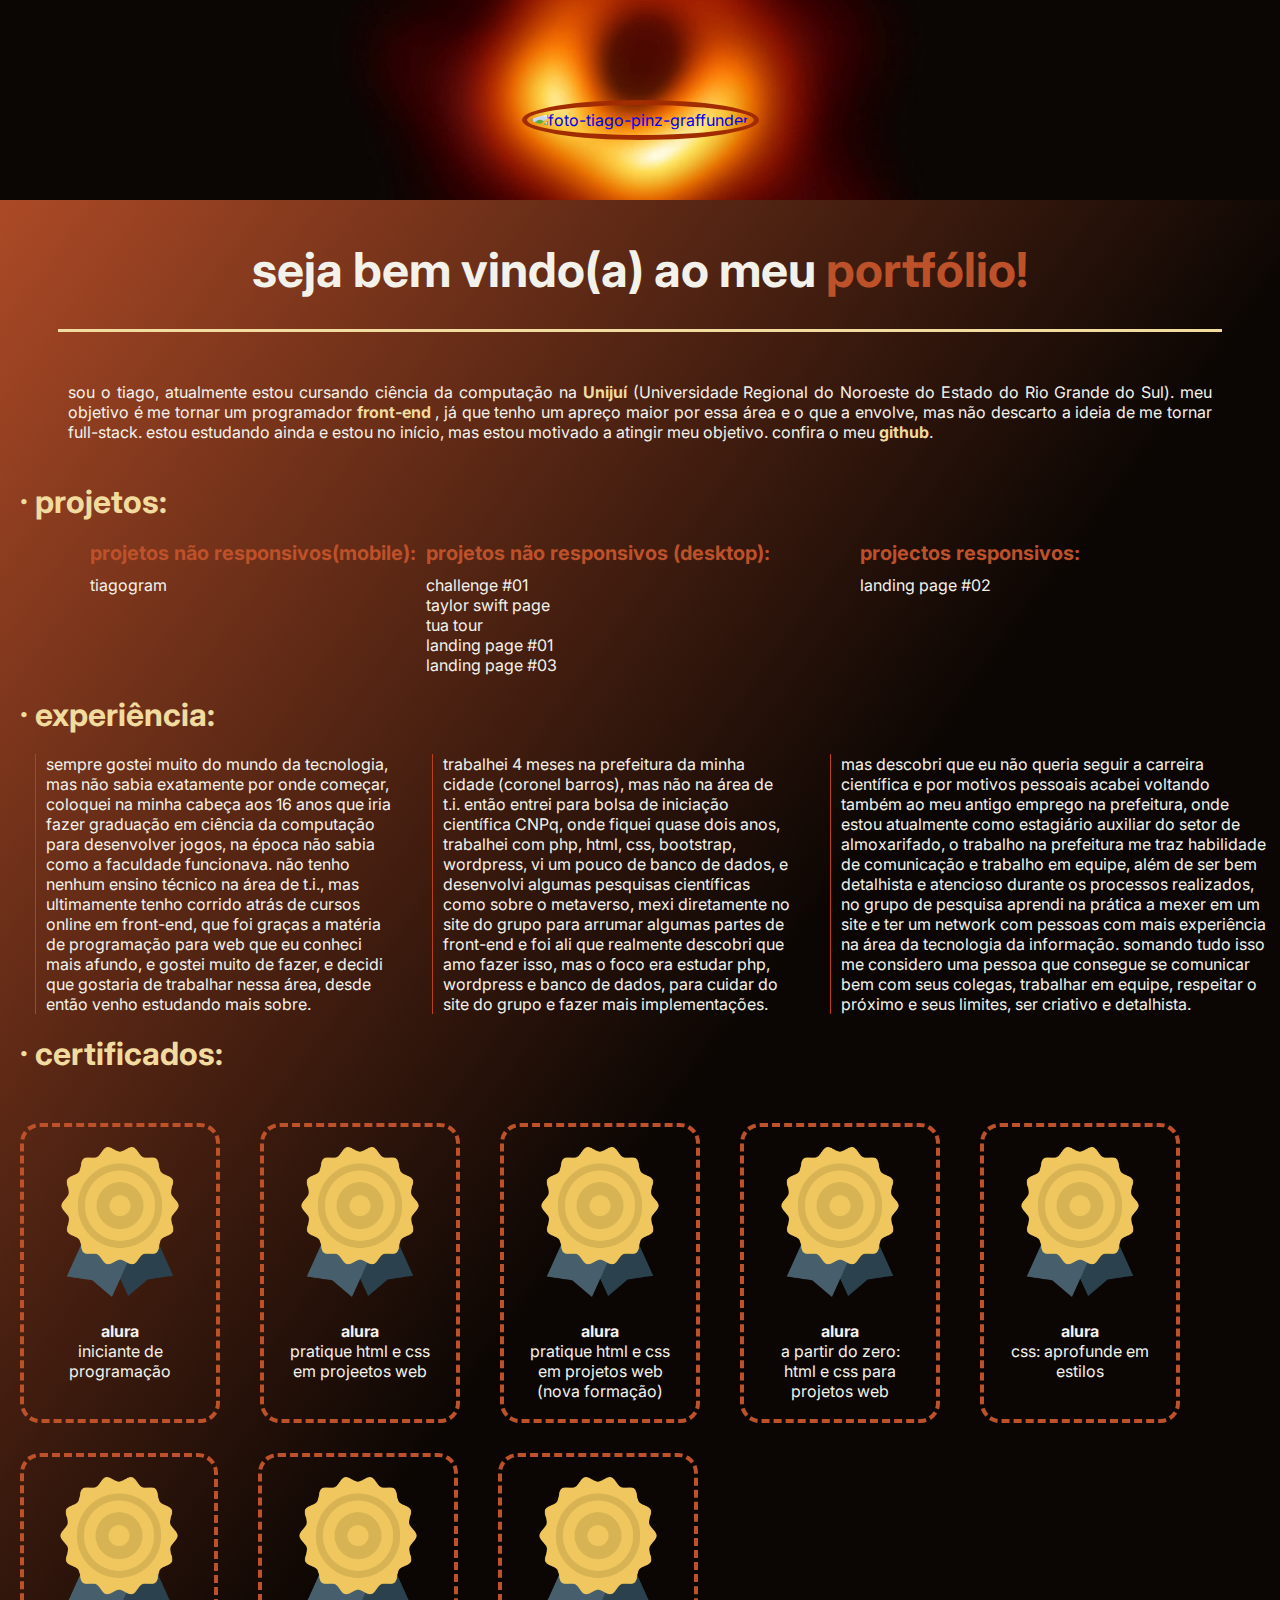
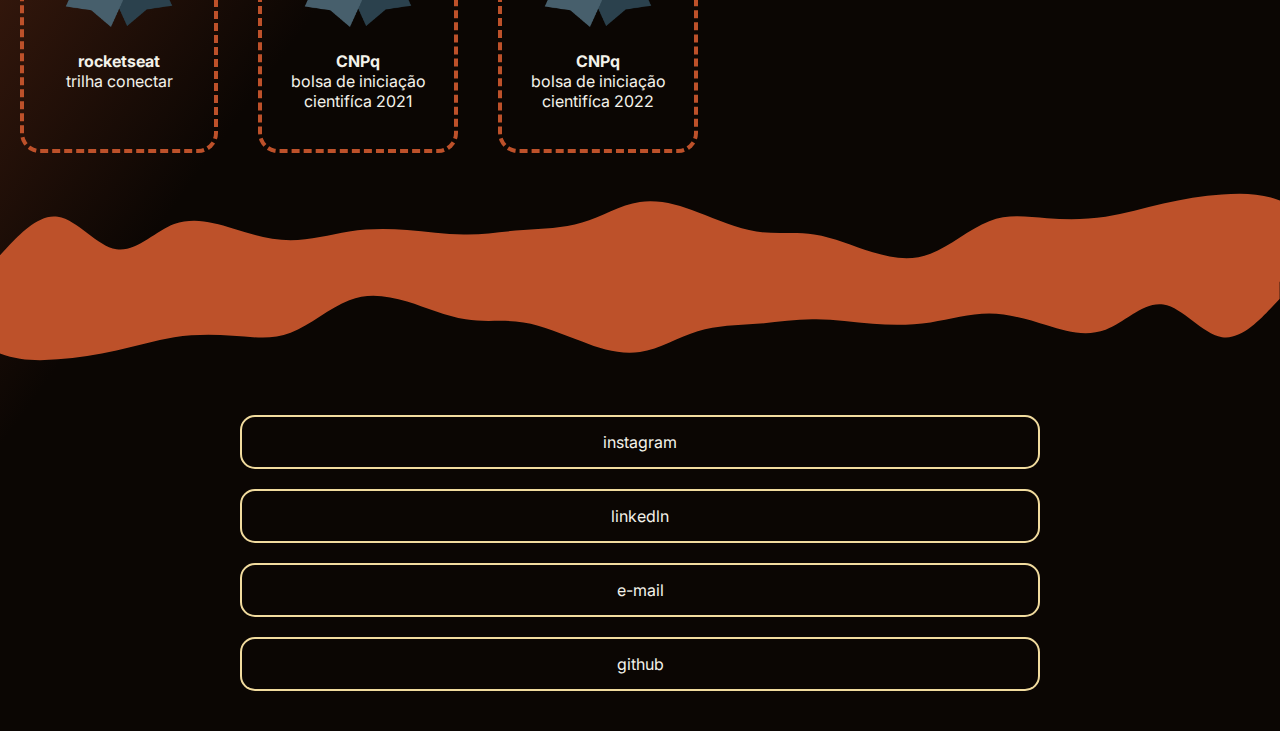
==== commit b801d169: "atualizando com sass" ====
--- a/index.html
+++ b/index.html
@@ -19,120 +19,118 @@
             <a href="https://github.com/tiagograff" title="ir para GitHub"  target="_blank"><img class="profile__photo" src="https://avatars.githubusercontent.com/u/87873221?v=4" alt="foto-tiago-pinz-graffunder"></a>
         </div>
     </header>
-    <body>
-        <section class="welcome">
-            <h1 class="welcome__title">seja bem vindo(a) ao meu <span class="welcome__text-highlight">portfólio!</span></h1>
-            <div class="welcome__presentation">
-                <p class="welcome__presentation__text">sou o tiago, atualmente estou cursando ciência da computação na <span class="text-highlight">Unijuí</span> (Universidade Regional do Noroeste do Estado do Rio Grande do Sul). meu objetivo é me tornar um programador <span class="text-highlight">front-end</span> , já que tenho um apreço maior por essa área e o que a envolve, mas não descarto a ideia de me tornar full-stack. estou estudando ainda e estou no início, mas estou motivado a atingir meu objetivo. confira o meu <a class="text-highlight" href="https://github.com/tiagograff">github</a>.</p>
-            </div>
+    <section class="welcome">
+        <h1 class="welcome__title">seja bem vindo(a) ao meu <span class="welcome__text-highlight">portfólio!</span></h1>
+        <div class="welcome__presentation">
+            <p class="welcome__presentation__text">sou o tiago, atualmente estou cursando ciência da computação na <span class="text-highlight">Unijuí</span> (Universidade Regional do Noroeste do Estado do Rio Grande do Sul). meu objetivo é me tornar um programador <span class="text-highlight">front-end</span> , já que tenho um apreço maior por essa área e o que a envolve, mas não descarto a ideia de me tornar full-stack. estou estudando ainda e estou no início, mas estou motivado a atingir meu objetivo. confira o meu <a class="text-highlight" href="https://github.com/tiagograff">github</a>.</p>
+        </div>
+    </section>
+    
+    <div class="container">
+        <main>
+            <h2 class="sub-title">projetos:</h2>
+            <section class="projects">
+                <div class="projects__non-responsive ">
+                    <h3>projetos não responsivos(mobile):</h3>
+                    <nav class="projects____nav">
+                        <ul class="projects__nav__menu">
+                            <li class="projects__nav__menu__item"><a class="projects__nav__menu__link" href="./tiagogram/index.html" target="_blank">tiagogram</a></li>
+                        </ul>
+                    </nav>
+                </div>
+                <div class="projects__nao-responsivos">
+                    <h3>projetos não responsivos (desktop):</h3>
+                    <nav class="projects__nav">
+                        <ul class="projects__nav__menu">
+                            <li class="projects__nav__menu__item"><a class="projects__nav__menu__link" href="./chllgd01DevBoost/code/index.html" target="_blank">challenge #01</a></li>
+                            <li class="projects__nav__menu__item"><a class="projects__nav__menu__link" href="./chllgd02/html/index.html" target="_blank">taylor swift page</a></li>                                
+                            <li class="projects__nav__menu__item"><a class="projects__nav__menu__link" href="./tuaTour/html/index.html" target="_blank">tua tour</a></li>
+                            <li class="projects__nav__menu__item"><a class="projects__nav__menu__link" href="./landing_page/html/index.html" target="_blank">landing page #01</a></li>
+                            <li class="projects__nav__menu__item"><a class="projects__nav__menu__link" href="./landing_page03/html/index.html" target="_blank">landing page #03</a></li>
+                        </ul>
+                    </nav>
+                </div>
+                <div class="projects__responsivos">
+                    <h3>projectos responsivos:</h3>
+                    <nav class="projects____nav">
+                        <ul class="projects__nav__menu">
+                            <li class="projects__nav__menu__item"><a class="projects__nav__menu__link" href="./landing_page02/index.html" target="_blank">landing page #02</a></li>
+                        </ul>
+                    </nav>
+                </div>   
+            </section>
+            <section class="experiencia">
+                <h2 class="sub-title">experiência:</h2>
+                <div class="experiencia__texto">
+                    <p class="experiencia__texto__paragrafo">sempre gostei muito do mundo da tecnologia, mas não sabia exatamente por onde começar, coloquei na minha cabeça aos 16 anos que iria fazer graduação em ciência da computação para desenvolver jogos, na época não sabia como a faculdade funcionava. não tenho nenhum ensino técnico na área de t.i., mas ultimamente tenho corrido atrás de cursos online em front-end, que foi graças a matéria de programação para web que eu conheci mais afundo, e gostei muito de fazer, e decidi que gostaria de trabalhar nessa área, desde então venho estudando mais sobre.</p>
+                    <p class="experiencia__texto__paragrafo">trabalhei 4 meses na prefeitura da minha cidade (coronel barros), mas não na área de t.i. então entrei para bolsa de iniciação científica CNPq, onde fiquei quase dois anos, trabalhei com php, html, css, bootstrap, wordpress, vi um pouco de banco de dados, e desenvolvi algumas pesquisas científicas como sobre o metaverso, mexi diretamente no site do grupo para arrumar algumas partes de front-end e foi ali que realmente descobri que amo fazer isso, mas o foco era estudar php, wordpress e banco de dados, para cuidar do site do grupo e fazer mais implementações.</p>
+                    <p class="experiencia__texto__paragrafo">mas descobri que eu não queria seguir a carreira científica e por motivos pessoais acabei voltando também ao meu antigo emprego na prefeitura, onde estou atualmente como estagiário auxiliar do setor de almoxarifado, o trabalho na prefeitura me traz habilidade de comunicação e trabalho em equipe, além de ser bem detalhista e atencioso durante os processos realizados, no grupo de pesquisa aprendi na prática a mexer em um site e ter um network com pessoas com mais experiência na área da tecnologia da informação. somando tudo isso me considero uma pessoa que consegue se comunicar bem com seus colegas, trabalhar em equipe, respeitar o próximo e seus limites, ser criativo e detalhista.</p>
+                </div>
+            </section>
+            <section class="box-certificados">
+                <div class="certificados">
+                    <h2 class="sub-title">certificados:</h2>
+                    <div class="cards">
+                        <ul class="cards-lista">
+                            <li><article title="clique aqui para ver o comprovante" class="card">
+                                <a target="_blank" href="https://cursos.alura.com.br/degree/certificate/c70ce600-b557-4d7d-b7df-4f136152b371"><img class ="imagem-certificado" src="./img/214282.png" alt="icone-de-certificado"></a>
+                                <p class="p-card-title">alura</p>
+                                <p class="p-card-descricao">iniciante de programação</p>
+                            </article></li>
+                            <li> <article title="clique aqui para ver o comprovante" class="card">
+                                <a target="_blank" href="https://cursos.alura.com.br/degree/certificate/c5694f8d-bf4b-44e1-888f-f0908ba4beea"><img class ="imagem-certificado" src="./img/214282.png" alt="icone-de-certificado"></a>
+                                <p class="p-card-title">alura</p>
+                                <p class="p-card-descricao">pratique html e css em projeetos web</p>
+                            </article></li>
+                            <li> <article title="clique aqui para ver o comprovante" class="card">
+                                <a target="_blank" href="https://cursos.alura.com.br/degree/certificate/c5694f8d-bf4b-44e1-888f-f0908ba4beea"><img class ="imagem-certificado" src="./img/214282.png" alt="icone-de-certificado"></a>
+                                <p class="p-card-title">alura</p>
+                                <p class="p-card-descricao">pratique html e css em projetos web (nova formação)</p>
+                            </article></li>
+                            <li> <article title="clique aqui para ver o comprovante" class="card">
+                                <a target="_blank" href="https://cursos.alura.com.br/degree/certificate/0a36cc23-f42b-4629-b04d-7a6e635d9c4c"><img class ="imagem-certificado" src="./img/214282.png" alt="icone-de-certificado"></a>
+                                <p class="p-card-title">alura</p>
+                                <p class="p-card-descricao">a partir do zero: html e css para projetos web</p>
+                            </article></li>
+                            <li> <article title="clique aqui para ver o comprovante" class="card">
+                                <a target="_blank" href="https://cursos.alura.com.br/degree/certificate/924984be-e960-451b-8f43-cad9ec162194"><img class ="imagem-certificado" src="./img/214282.png" alt="icone-de-certificado"></a>
+                                <p class="p-card-title">alura</p>
+                                <p class="p-card-descricao">css: aprofunde em estilos</p>
+                            </article></li>
+                            <li> <article title="clique aqui para ver o comprovante" class="card">
+                                <a target="_blank" href="./img/discover-conectar-certificate (1).pdf"><img class ="imagem-certificado" src="./img/214282.png" alt="icone-de-certificado"></a>
+                                <p class="p-card-title">rocketseat</p>
+                                <p class="p-card-descricao">trilha conectar</p>
+                            </article></li>
+                            <li> <article title="clique aqui para ver o comprovante" class="card">
+                                <a target="_blank" href="./img/Certificado Ciclo de Formação 2021 Tiago Pinz Graffunder.pdf"><img class ="imagem-certificado" src="./img/214282.png" alt="icone-de-certificado"></a>
+                                <p class="p-card-title">CNPq</p>
+                                <p class="p-card-descricao">bolsa de iniciação cientifíca 2021</p>
+                            </article></li>
+                            <li> <article title="clique aqui para ver o comprovante" class="card">
+                                <a target="_blank" href="./img/109886.pdf"><img class ="imagem-certificado" src="./img/214282.png" alt="icone-de-certificado"></a>
+                                <p class="p-card-title">CNPq</p>
+                                <p class="p-card-descricao">bolsa de iniciação cientifíca 2022</p>
+                            </article></li>
+                        </ul>
+                    </div>
+                </div>
+            </section>
+        </main>
+    </div>
+    <div class="waves">
+        <svg class="wave-up" id="wave" style="transform:rotate(0deg); transition: 0.3s" viewBox="0 0 1440 100" version="1.1" xmlns="http://www.w3.org/2000/svg"><defs><linearGradient id="sw-gradient-0" x1="0" x2="0" y1="1" y2="0"><stop stop-color="rgba(189, 81, 42, 1)" offset="0%"></stop><stop stop-color="rgba(189, 81, 42, 1)" offset="100%"></stop></linearGradient></defs><path style="transform:translate(0, 0px); opacity:1" fill="url(#sw-gradient-0)" d="M0,70L10.9,58.3C21.8,47,44,23,65,26.7C87.3,30,109,60,131,63.3C152.7,67,175,43,196,35C218.2,27,240,33,262,40C283.6,47,305,53,327,53.3C349.1,53,371,47,393,43.3C414.5,40,436,40,458,41.7C480,43,502,47,524,46.7C545.5,47,567,43,589,41.7C610.9,40,633,40,655,33.3C676.4,27,698,13,720,10C741.8,7,764,13,785,21.7C807.3,30,829,40,851,43.3C872.7,47,895,43,916,46.7C938.2,50,960,60,982,66.7C1003.6,73,1025,77,1047,68.3C1069.1,60,1091,40,1113,31.7C1134.5,23,1156,27,1178,28.3C1200,30,1222,30,1244,26.7C1265.5,23,1287,17,1309,11.7C1330.9,7,1353,3,1375,1.7C1396.4,0,1418,0,1440,8.3C1461.8,17,1484,33,1505,45C1527.3,57,1549,63,1560,66.7L1570.9,70L1570.9,100L1560,100C1549.1,100,1527,100,1505,100C1483.6,100,1462,100,1440,100C1418.2,100,1396,100,1375,100C1352.7,100,1331,100,1309,100C1287.3,100,1265,100,1244,100C1221.8,100,1200,100,1178,100C1156.4,100,1135,100,1113,100C1090.9,100,1069,100,1047,100C1025.5,100,1004,100,982,100C960,100,938,100,916,100C894.5,100,873,100,851,100C829.1,100,807,100,785,100C763.6,100,742,100,720,100C698.2,100,676,100,655,100C632.7,100,611,100,589,100C567.3,100,545,100,524,100C501.8,100,480,100,458,100C436.4,100,415,100,393,100C370.9,100,349,100,327,100C305.5,100,284,100,262,100C240,100,218,100,196,100C174.5,100,153,100,131,100C109.1,100,87,100,65,100C43.6,100,22,100,11,100L0,100Z"></path></svg>
+        <svg class="wave-down" id="wave" style="transform:rotate(180deg); transition: 0.3s" viewBox="0 0 1440 100" version="1.1" xmlns="http://www.w3.org/2000/svg"><defs><linearGradient id="sw-gradient-0" x1="0" x2="0" y1="1" y2="0"><stop stop-color="rgba(189, 81, 42, 1)" offset="0%"></stop><stop stop-color="rgba(189, 81, 42, 1)" offset="100%"></stop></linearGradient></defs><path style="transform:translate(0, 0px); opacity:1" fill="url(#sw-gradient-0)" d="M0,70L10.9,58.3C21.8,47,44,23,65,26.7C87.3,30,109,60,131,63.3C152.7,67,175,43,196,35C218.2,27,240,33,262,40C283.6,47,305,53,327,53.3C349.1,53,371,47,393,43.3C414.5,40,436,40,458,41.7C480,43,502,47,524,46.7C545.5,47,567,43,589,41.7C610.9,40,633,40,655,33.3C676.4,27,698,13,720,10C741.8,7,764,13,785,21.7C807.3,30,829,40,851,43.3C872.7,47,895,43,916,46.7C938.2,50,960,60,982,66.7C1003.6,73,1025,77,1047,68.3C1069.1,60,1091,40,1113,31.7C1134.5,23,1156,27,1178,28.3C1200,30,1222,30,1244,26.7C1265.5,23,1287,17,1309,11.7C1330.9,7,1353,3,1375,1.7C1396.4,0,1418,0,1440,8.3C1461.8,17,1484,33,1505,45C1527.3,57,1549,63,1560,66.7L1570.9,70L1570.9,100L1560,100C1549.1,100,1527,100,1505,100C1483.6,100,1462,100,1440,100C1418.2,100,1396,100,1375,100C1352.7,100,1331,100,1309,100C1287.3,100,1265,100,1244,100C1221.8,100,1200,100,1178,100C1156.4,100,1135,100,1113,100C1090.9,100,1069,100,1047,100C1025.5,100,1004,100,982,100C960,100,938,100,916,100C894.5,100,873,100,851,100C829.1,100,807,100,785,100C763.6,100,742,100,720,100C698.2,100,676,100,655,100C632.7,100,611,100,589,100C567.3,100,545,100,524,100C501.8,100,480,100,458,100C436.4,100,415,100,393,100C370.9,100,349,100,327,100C305.5,100,284,100,262,100C240,100,218,100,196,100C174.5,100,153,100,131,100C109.1,100,87,100,65,100C43.6,100,22,100,11,100L0,100Z"></path></svg>
+    </div>
+    <footer>
+        <section class="contato">
+            <ul class="contato__lista">
+                <li class="contato__item"><a class="contato__link" href="https://www.instagram.com/tiago.graff/">instagram</a></li>
+                <li class="contato__item"><a class="contato__link" href="https://www.linkedin.com/in/tiago-graffunder-455568219/">linkedln</a></li>
+                <li class="contato__item"><a class="contato__link" href = "mailto:tiagopinzgraffunder@gmail.com">e-mail</href></li>
+                <li class="contato__item"><a class="contato__link" href="https://github.com/tiagograff">github</a></li>
+            </ul>
         </section>
-        
-        <div class="container">
-            <main>
-                <h2 class="sub-title">projetos:</h2>
-                <section class="projects">
-                    <div class="projects__non-responsive ">
-                        <h3>projetos não responsivos(mobile):</h3>
-                        <nav class="projects____nav">
-                            <ul class="projects__nav__menu">
-                                <li class="projects__nav__menu__item"><a class="projects__nav__menu__link" href="./tiagogram/index.html" target="_blank">tiagogram</a></li>
-                            </ul>
-                        </nav>
-                    </div>
-                    <div class="projetos__nao-responsivos">
-                        <h3>projetos não responsivos (desktop):</h3>
-                        <nav class="projetos____nav">
-                            <ul class="projetos__nav__menu">
-                                <li class="projetos__nav__menu__item"><a class="projetos__nav__menu__link" href="./chllgd01DevBoost/code/index.html" target="_blank">challenge #01</a></li>
-                                <li class="projetos__nav__menu__item"><a class="projetos__nav__menu__link" href="./chllgd02/html/index.html" target="_blank">taylor swift page</a></li>                                
-                                <li class="projetos__nav__menu__item"><a class="projetos__nav__menu__link" href="./tuaTour/html/index.html" target="_blank">tua tour</a></li>
-                                <li class="projetos__nav__menu__item"><a class="projetos__nav__menu__link" href="./landing_page/html/index.html" target="_blank">landing page #01</a></li>
-                                <li class="projetos__nav__menu__item"><a class="projetos__nav__menu__link" href="./landing_page03/html/index.html" target="_blank">landing page #03</a></li>
-                            </ul>
-                        </nav>
-                    </div>
-                    <div class="projetos__responsivos">
-                        <h3>projetos responsivos:</h3>
-                        <nav class="projetos____nav">
-                            <ul class="projetos__nav__menu">
-                                <li class="projetos__nav__menu__item"><a class="projetos__nav__menu__link" href="./landing_page02/index.html" target="_blank">landing page #02</a></li>
-                            </ul>
-                        </nav>
-                    </div>   
-                </section>
-                <section class="experiencia">
-                    <h2 class="sub-titulos">experiência:</h2>
-                    <div class="experiencia__texto">
-                        <p class="experiencia__texto__paragrafo">sempre gostei muito do mundo da tecnologia, mas não sabia exatamente por onde começar, coloquei na minha cabeça aos 16 anos que iria fazer graduação em ciência da computação para desenvolver jogos, na época não sabia como a faculdade funcionava. não tenho nenhum ensino técnico na área de t.i., mas ultimamente tenho corrido atrás de cursos online em front-end, que foi graças a matéria de programação para web que eu conheci mais afundo, e gostei muito de fazer, e decidi que gostaria de trabalhar nessa área, desde então venho estudando mais sobre.</p>
-                        <p class="experiencia__texto__paragrafo">trabalhei 4 meses na prefeitura da minha cidade (coronel barros), mas não na área de t.i. então entrei para bolsa de iniciação científica CNPq, onde fiquei quase dois anos, trabalhei com php, html, css, bootstrap, wordpress, vi um pouco de banco de dados, e desenvolvi algumas pesquisas científicas como sobre o metaverso, mexi diretamente no site do grupo para arrumar algumas partes de front-end e foi ali que realmente descobri que amo fazer isso, mas o foco era estudar php, wordpress e banco de dados, para cuidar do site do grupo e fazer mais implementações.</p>
-                        <p class="experiencia__texto__paragrafo">mas descobri que eu não queria seguir a carreira científica e por motivos pessoais acabei voltando também ao meu antigo emprego na prefeitura, onde estou atualmente como estagiário auxiliar do setor de almoxarifado, o trabalho na prefeitura me traz habilidade de comunicação e trabalho em equipe, além de ser bem detalhista e atencioso durante os processos realizados, no grupo de pesquisa aprendi na prática a mexer em um site e ter um network com pessoas com mais experiência na área da tecnologia da informação. somando tudo isso me considero uma pessoa que consegue se comunicar bem com seus colegas, trabalhar em equipe, respeitar o próximo e seus limites, ser criativo e detalhista.</p>
-                    </div>
-                </section>
-                <section class="box-certificados">
-                    <div class="certificados">
-                        <h2 class="sub-titulos">certificados:</h2>
-                        <div class="cards">
-                            <ul class="cards-lista">
-                                <li><article title="clique aqui para ver o comprovante" class="card">
-                                    <a target="_blank" href="https://cursos.alura.com.br/degree/certificate/c70ce600-b557-4d7d-b7df-4f136152b371"><img class ="imagem-certificado" src="./img/214282.png" alt="icone-de-certificado"></a>
-                                    <p class="p-card-title">alura</p>
-                                    <p class="p-card-descricao">iniciante de programação</p>
-                                </article></li>
-                                <li> <article title="clique aqui para ver o comprovante" class="card">
-                                    <a target="_blank" href="https://cursos.alura.com.br/degree/certificate/c5694f8d-bf4b-44e1-888f-f0908ba4beea"><img class ="imagem-certificado" src="./img/214282.png" alt="icone-de-certificado"></a>
-                                    <p class="p-card-title">alura</p>
-                                    <p class="p-card-descricao">pratique html e css em projetos web</p>
-                                </article></li>
-                                <li> <article title="clique aqui para ver o comprovante" class="card">
-                                    <a target="_blank" href="https://cursos.alura.com.br/degree/certificate/c5694f8d-bf4b-44e1-888f-f0908ba4beea"><img class ="imagem-certificado" src="./img/214282.png" alt="icone-de-certificado"></a>
-                                    <p class="p-card-title">alura</p>
-                                    <p class="p-card-descricao">pratique html e css em projetos web (nova formação)</p>
-                                </article></li>
-                                <li> <article title="clique aqui para ver o comprovante" class="card">
-                                    <a target="_blank" href="https://cursos.alura.com.br/degree/certificate/0a36cc23-f42b-4629-b04d-7a6e635d9c4c"><img class ="imagem-certificado" src="./img/214282.png" alt="icone-de-certificado"></a>
-                                    <p class="p-card-title">alura</p>
-                                    <p class="p-card-descricao">a partir do zero: html e css para projetos web</p>
-                                </article></li>
-                                <li> <article title="clique aqui para ver o comprovante" class="card">
-                                    <a target="_blank" href="https://cursos.alura.com.br/degree/certificate/924984be-e960-451b-8f43-cad9ec162194"><img class ="imagem-certificado" src="./img/214282.png" alt="icone-de-certificado"></a>
-                                    <p class="p-card-title">alura</p>
-                                    <p class="p-card-descricao">css: aprofunde em estilos</p>
-                                </article></li>
-                                <li> <article title="clique aqui para ver o comprovante" class="card">
-                                    <a target="_blank" href="./img/discover-conectar-certificate (1).pdf"><img class ="imagem-certificado" src="./img/214282.png" alt="icone-de-certificado"></a>
-                                    <p class="p-card-title">rocketseat</p>
-                                    <p class="p-card-descricao">trilha conectar</p>
-                                </article></li>
-                                <li> <article title="clique aqui para ver o comprovante" class="card">
-                                    <a target="_blank" href="./img/Certificado Ciclo de Formação 2021 Tiago Pinz Graffunder.pdf"><img class ="imagem-certificado" src="./img/214282.png" alt="icone-de-certificado"></a>
-                                    <p class="p-card-title">CNPq</p>
-                                    <p class="p-card-descricao">bolsa de iniciação cientifíca 2021</p>
-                                </article></li>
-                                <li> <article title="clique aqui para ver o comprovante" class="card">
-                                    <a target="_blank" href="./img/109886.pdf"><img class ="imagem-certificado" src="./img/214282.png" alt="icone-de-certificado"></a>
-                                    <p class="p-card-title">CNPq</p>
-                                    <p class="p-card-descricao">bolsa de iniciação cientifíca 2022</p>
-                                </article></li>
-                            </ul>
-                        </div>
-                    </div>
-                </section>
-            </main>
-        </div>
-        <div class="waves">
-            <svg class="wave-up" id="wave" style="transform:rotate(0deg); transition: 0.3s" viewBox="0 0 1440 100" version="1.1" xmlns="http://www.w3.org/2000/svg"><defs><linearGradient id="sw-gradient-0" x1="0" x2="0" y1="1" y2="0"><stop stop-color="rgba(189, 81, 42, 1)" offset="0%"></stop><stop stop-color="rgba(189, 81, 42, 1)" offset="100%"></stop></linearGradient></defs><path style="transform:translate(0, 0px); opacity:1" fill="url(#sw-gradient-0)" d="M0,70L10.9,58.3C21.8,47,44,23,65,26.7C87.3,30,109,60,131,63.3C152.7,67,175,43,196,35C218.2,27,240,33,262,40C283.6,47,305,53,327,53.3C349.1,53,371,47,393,43.3C414.5,40,436,40,458,41.7C480,43,502,47,524,46.7C545.5,47,567,43,589,41.7C610.9,40,633,40,655,33.3C676.4,27,698,13,720,10C741.8,7,764,13,785,21.7C807.3,30,829,40,851,43.3C872.7,47,895,43,916,46.7C938.2,50,960,60,982,66.7C1003.6,73,1025,77,1047,68.3C1069.1,60,1091,40,1113,31.7C1134.5,23,1156,27,1178,28.3C1200,30,1222,30,1244,26.7C1265.5,23,1287,17,1309,11.7C1330.9,7,1353,3,1375,1.7C1396.4,0,1418,0,1440,8.3C1461.8,17,1484,33,1505,45C1527.3,57,1549,63,1560,66.7L1570.9,70L1570.9,100L1560,100C1549.1,100,1527,100,1505,100C1483.6,100,1462,100,1440,100C1418.2,100,1396,100,1375,100C1352.7,100,1331,100,1309,100C1287.3,100,1265,100,1244,100C1221.8,100,1200,100,1178,100C1156.4,100,1135,100,1113,100C1090.9,100,1069,100,1047,100C1025.5,100,1004,100,982,100C960,100,938,100,916,100C894.5,100,873,100,851,100C829.1,100,807,100,785,100C763.6,100,742,100,720,100C698.2,100,676,100,655,100C632.7,100,611,100,589,100C567.3,100,545,100,524,100C501.8,100,480,100,458,100C436.4,100,415,100,393,100C370.9,100,349,100,327,100C305.5,100,284,100,262,100C240,100,218,100,196,100C174.5,100,153,100,131,100C109.1,100,87,100,65,100C43.6,100,22,100,11,100L0,100Z"></path></svg>
-            <svg class="wave-down" id="wave" style="transform:rotate(180deg); transition: 0.3s" viewBox="0 0 1440 100" version="1.1" xmlns="http://www.w3.org/2000/svg"><defs><linearGradient id="sw-gradient-0" x1="0" x2="0" y1="1" y2="0"><stop stop-color="rgba(189, 81, 42, 1)" offset="0%"></stop><stop stop-color="rgba(189, 81, 42, 1)" offset="100%"></stop></linearGradient></defs><path style="transform:translate(0, 0px); opacity:1" fill="url(#sw-gradient-0)" d="M0,70L10.9,58.3C21.8,47,44,23,65,26.7C87.3,30,109,60,131,63.3C152.7,67,175,43,196,35C218.2,27,240,33,262,40C283.6,47,305,53,327,53.3C349.1,53,371,47,393,43.3C414.5,40,436,40,458,41.7C480,43,502,47,524,46.7C545.5,47,567,43,589,41.7C610.9,40,633,40,655,33.3C676.4,27,698,13,720,10C741.8,7,764,13,785,21.7C807.3,30,829,40,851,43.3C872.7,47,895,43,916,46.7C938.2,50,960,60,982,66.7C1003.6,73,1025,77,1047,68.3C1069.1,60,1091,40,1113,31.7C1134.5,23,1156,27,1178,28.3C1200,30,1222,30,1244,26.7C1265.5,23,1287,17,1309,11.7C1330.9,7,1353,3,1375,1.7C1396.4,0,1418,0,1440,8.3C1461.8,17,1484,33,1505,45C1527.3,57,1549,63,1560,66.7L1570.9,70L1570.9,100L1560,100C1549.1,100,1527,100,1505,100C1483.6,100,1462,100,1440,100C1418.2,100,1396,100,1375,100C1352.7,100,1331,100,1309,100C1287.3,100,1265,100,1244,100C1221.8,100,1200,100,1178,100C1156.4,100,1135,100,1113,100C1090.9,100,1069,100,1047,100C1025.5,100,1004,100,982,100C960,100,938,100,916,100C894.5,100,873,100,851,100C829.1,100,807,100,785,100C763.6,100,742,100,720,100C698.2,100,676,100,655,100C632.7,100,611,100,589,100C567.3,100,545,100,524,100C501.8,100,480,100,458,100C436.4,100,415,100,393,100C370.9,100,349,100,327,100C305.5,100,284,100,262,100C240,100,218,100,196,100C174.5,100,153,100,131,100C109.1,100,87,100,65,100C43.6,100,22,100,11,100L0,100Z"></path></svg>
-        </div>
-        <footer>
-            <section class="contato">
-                <ul class="contato__lista">
-                    <li class="contato__item"><a class="contato__link" href="https://www.instagram.com/tiago.graff/">instagram</a></li>
-                    <li class="contato__item"><a class="contato__link" href="https://www.linkedin.com/in/tiago-graffunder-455568219/">linkedln</a></li>
-                    <li class="contato__item"><a class="contato__link" href = "mailto:tiagopinzgraffunder@gmail.com">e-mail</href></li>
-                    <li class="contato__item"><a class="contato__link" href="https://github.com/tiagograff">github</a></li>
-                </ul>
-            </section>
-        </footer>
-    </body>
+    </footer>
 </body>
 </html>--- a/index.css
+++ b/index.css
@@ -1,4 +1,10 @@
-
+@import url('https://fonts.googleapis.com/css2?family=Inter:wght@200&family=Roboto:wght@300&display=swap');
+*{
+    margin: 0;
+    padding: 0;
+    box-sizing: border-box;
+    text-decoration: none;
+}
 
 /*variáveis*/
 :root{
@@ -10,18 +16,18 @@
     --font-type: 'Inter', sans-serif;
 }
 
-
+/*corpo*/
 
 /*conteúdo principal - introdução*/
 
-.sub-titulos{
+.sub-title{
     margin: 0px 2px;
     font-size: 2rem;
     color: var(--second-color);
     margin-bottom: 20px;
 }
 
-.sub-titulos::before{
+.sub-title::before{
     content: "· ";
 }
 
@@ -32,30 +38,31 @@
     margin-bottom: 10px;
 }
 
-
 /*projetos*/
 
-.projetos{
+.projects{
     display:flex;
     flex-direction: row;
     justify-content: center;
 }
 
-.projetos____nav{
+.projects____nav{
     margin-bottom: 20px;
-}
-
-.projetos__nav__menu {
+
+}
+
+.projects__nav__menu {
     margin-left: 10px;
 
-}
-
-.projetos__nav__menu__link {
+
+}
+
+a.projects__nav__menu__link {
     color: var(--font-color);
     margin: 20px 0px;
 }
 
-.projetos__nav__menu__link:hover {
+.projects__nav__menu__link:hover {
     text-decoration: underline;
 }
 
@@ -175,7 +182,7 @@
 
 @media screen and (min-width: 600px) {
 
-    .sub-titulos{
+    .sub-title{
         margin: 20px 20px;
     }
 
@@ -183,7 +190,7 @@
         display: flex;
     }
 
-    .projetos{
+    .projects{
         display: flex;
         flex-wrap: wrap;
         justify-content: start;
@@ -191,7 +198,7 @@
         align-items: start;
     }
 
-    .projetos__nao-responsivos{
+    .projects__nao-responsivos{
         margin-right: 5rem;
     }
 
@@ -222,7 +229,7 @@
         align-items: center;
     }
 
-    .projetos{
+    .projects{
         flex-direction: column;
     }
 
--- a/styles/sass/index.css
+++ b/styles/sass/index.css
@@ -5,6 +5,8 @@
   padding: 0;
   margin: 0;
   box-sizing: border-box;
+  list-style: none;
+  text-decoration: none;
 }
 
 body {
@@ -16,8 +18,6 @@
   font-family: "Inter", sans-serif;
   width: 100%;
   height: 100%;
-  list-style: none;
-  text-decoration: none;
 }
 
 header .banner__image {
@@ -66,7 +66,13 @@
 body .welcome .welcome__text-highlight {
   color: #bd512a;
 }
-body .welcome__presentation .welcome__title__text {
+body .welcome .welcome__presentation .welcome__presentation__text {
   margin: 20px 20px;
   text-align: justify;
+}
+
+body .welcome .welcome__presentation .welcome__presentation__text .text-highlight {
+  color: var(--second-color);
+  font-weight: bold;
+  display: inline;
 }/*# sourceMappingURL=index.css.map */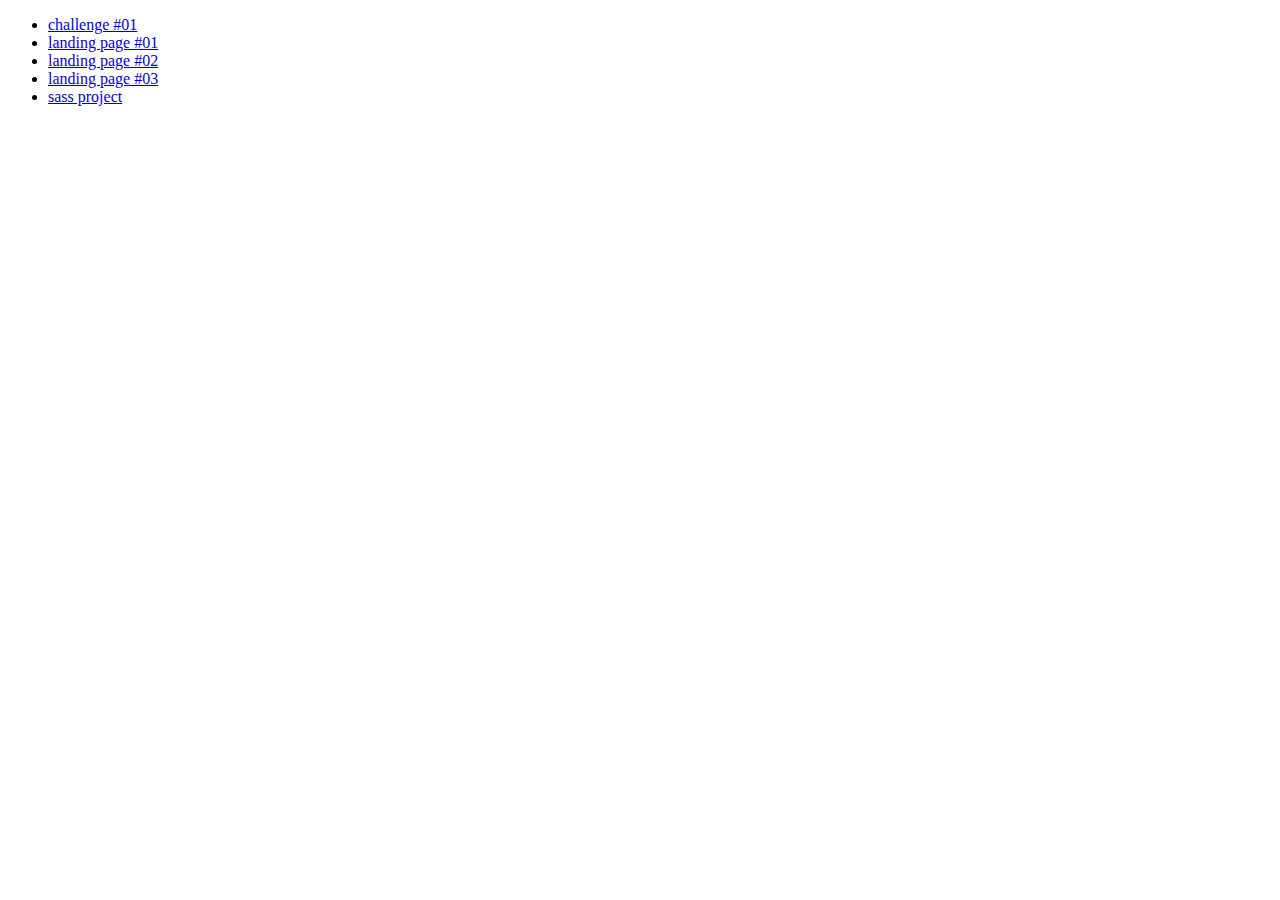
==== commit a5fc51cb: "reestruturando" ====
--- a/index.html
+++ b/index.html
@@ -4,133 +4,24 @@
     <meta charset="UTF-8">
     <meta http-equiv="X-UA-Compatible" content="IE=edge">
     <meta name="viewport" content="width=device-width, initial-scale=1.0">
-    <title>portfólio</title>
-    <link rel="icon" type="imagem/png" href="./img/logo-tiagograff-sem-fundo.png" />
-    <meta name="description" content="projetos realizados de challenges,
-    aulas etc de várias plataformas e pessoas, com o objetivo de aperfeiçoar e praticar as tecnologias em questão">
-    <link rel="stylesheet" href="https://cdn.jsdelivr.net/npm/reset-css@5.0.1/reset.min.css">
-    <link rel="stylesheet" href="./index.css">
-    <link rel="stylesheet" href="./styles/sass/index.css">
+    <title>html e css</title>
 </head>
 <body>
-    <header>
-        <img class="banner__image" src="./img/A-Consensus.jpg" alt="banner">
-        <div class="profile">
-            <a href="https://github.com/tiagograff" title="ir para GitHub"  target="_blank"><img class="profile__photo" src="https://avatars.githubusercontent.com/u/87873221?v=4" alt="foto-tiago-pinz-graffunder"></a>
-        </div>
-    </header>
-    <section class="welcome">
-        <h1 class="welcome__title">seja bem vindo(a) ao meu <span class="welcome__text-highlight">portfólio!</span></h1>
-        <div class="welcome__presentation">
-            <p class="welcome__presentation__text">sou o tiago, atualmente estou cursando ciência da computação na <span class="text-highlight">Unijuí</span> (Universidade Regional do Noroeste do Estado do Rio Grande do Sul). meu objetivo é me tornar um programador <span class="text-highlight">front-end</span> , já que tenho um apreço maior por essa área e o que a envolve, mas não descarto a ideia de me tornar full-stack. estou estudando ainda e estou no início, mas estou motivado a atingir meu objetivo. confira o meu <a class="text-highlight" href="https://github.com/tiagograff">github</a>.</p>
-        </div>
-    </section>
-    
-    <div class="container">
-        <main>
-            <h2 class="sub-title">projetos:</h2>
-            <section class="projects">
-                <div class="projects__non-responsive ">
-                    <h3>projetos não responsivos(mobile):</h3>
-                    <nav class="projects____nav">
-                        <ul class="projects__nav__menu">
-                            <li class="projects__nav__menu__item"><a class="projects__nav__menu__link" href="./tiagogram/index.html" target="_blank">tiagogram</a></li>
-                        </ul>
-                    </nav>
-                </div>
-                <div class="projects__nao-responsivos">
-                    <h3>projetos não responsivos (desktop):</h3>
-                    <nav class="projects__nav">
-                        <ul class="projects__nav__menu">
-                            <li class="projects__nav__menu__item"><a class="projects__nav__menu__link" href="./chllgd01DevBoost/code/index.html" target="_blank">challenge #01</a></li>
-                            <li class="projects__nav__menu__item"><a class="projects__nav__menu__link" href="./chllgd02/html/index.html" target="_blank">taylor swift page</a></li>                                
-                            <li class="projects__nav__menu__item"><a class="projects__nav__menu__link" href="./tuaTour/html/index.html" target="_blank">tua tour</a></li>
-                            <li class="projects__nav__menu__item"><a class="projects__nav__menu__link" href="./landing_page/html/index.html" target="_blank">landing page #01</a></li>
-                            <li class="projects__nav__menu__item"><a class="projects__nav__menu__link" href="./landing_page03/html/index.html" target="_blank">landing page #03</a></li>
-                        </ul>
-                    </nav>
-                </div>
-                <div class="projects__responsivos">
-                    <h3>projectos responsivos:</h3>
-                    <nav class="projects____nav">
-                        <ul class="projects__nav__menu">
-                            <li class="projects__nav__menu__item"><a class="projects__nav__menu__link" href="./landing_page02/index.html" target="_blank">landing page #02</a></li>
-                        </ul>
-                    </nav>
-                </div>   
-            </section>
-            <section class="experiencia">
-                <h2 class="sub-title">experiência:</h2>
-                <div class="experiencia__texto">
-                    <p class="experiencia__texto__paragrafo">sempre gostei muito do mundo da tecnologia, mas não sabia exatamente por onde começar, coloquei na minha cabeça aos 16 anos que iria fazer graduação em ciência da computação para desenvolver jogos, na época não sabia como a faculdade funcionava. não tenho nenhum ensino técnico na área de t.i., mas ultimamente tenho corrido atrás de cursos online em front-end, que foi graças a matéria de programação para web que eu conheci mais afundo, e gostei muito de fazer, e decidi que gostaria de trabalhar nessa área, desde então venho estudando mais sobre.</p>
-                    <p class="experiencia__texto__paragrafo">trabalhei 4 meses na prefeitura da minha cidade (coronel barros), mas não na área de t.i. então entrei para bolsa de iniciação científica CNPq, onde fiquei quase dois anos, trabalhei com php, html, css, bootstrap, wordpress, vi um pouco de banco de dados, e desenvolvi algumas pesquisas científicas como sobre o metaverso, mexi diretamente no site do grupo para arrumar algumas partes de front-end e foi ali que realmente descobri que amo fazer isso, mas o foco era estudar php, wordpress e banco de dados, para cuidar do site do grupo e fazer mais implementações.</p>
-                    <p class="experiencia__texto__paragrafo">mas descobri que eu não queria seguir a carreira científica e por motivos pessoais acabei voltando também ao meu antigo emprego na prefeitura, onde estou atualmente como estagiário auxiliar do setor de almoxarifado, o trabalho na prefeitura me traz habilidade de comunicação e trabalho em equipe, além de ser bem detalhista e atencioso durante os processos realizados, no grupo de pesquisa aprendi na prática a mexer em um site e ter um network com pessoas com mais experiência na área da tecnologia da informação. somando tudo isso me considero uma pessoa que consegue se comunicar bem com seus colegas, trabalhar em equipe, respeitar o próximo e seus limites, ser criativo e detalhista.</p>
-                </div>
-            </section>
-            <section class="box-certificados">
-                <div class="certificados">
-                    <h2 class="sub-title">certificados:</h2>
-                    <div class="cards">
-                        <ul class="cards-lista">
-                            <li><article title="clique aqui para ver o comprovante" class="card">
-                                <a target="_blank" href="https://cursos.alura.com.br/degree/certificate/c70ce600-b557-4d7d-b7df-4f136152b371"><img class ="imagem-certificado" src="./img/214282.png" alt="icone-de-certificado"></a>
-                                <p class="p-card-title">alura</p>
-                                <p class="p-card-descricao">iniciante de programação</p>
-                            </article></li>
-                            <li> <article title="clique aqui para ver o comprovante" class="card">
-                                <a target="_blank" href="https://cursos.alura.com.br/degree/certificate/c5694f8d-bf4b-44e1-888f-f0908ba4beea"><img class ="imagem-certificado" src="./img/214282.png" alt="icone-de-certificado"></a>
-                                <p class="p-card-title">alura</p>
-                                <p class="p-card-descricao">pratique html e css em projeetos web</p>
-                            </article></li>
-                            <li> <article title="clique aqui para ver o comprovante" class="card">
-                                <a target="_blank" href="https://cursos.alura.com.br/degree/certificate/c5694f8d-bf4b-44e1-888f-f0908ba4beea"><img class ="imagem-certificado" src="./img/214282.png" alt="icone-de-certificado"></a>
-                                <p class="p-card-title">alura</p>
-                                <p class="p-card-descricao">pratique html e css em projetos web (nova formação)</p>
-                            </article></li>
-                            <li> <article title="clique aqui para ver o comprovante" class="card">
-                                <a target="_blank" href="https://cursos.alura.com.br/degree/certificate/0a36cc23-f42b-4629-b04d-7a6e635d9c4c"><img class ="imagem-certificado" src="./img/214282.png" alt="icone-de-certificado"></a>
-                                <p class="p-card-title">alura</p>
-                                <p class="p-card-descricao">a partir do zero: html e css para projetos web</p>
-                            </article></li>
-                            <li> <article title="clique aqui para ver o comprovante" class="card">
-                                <a target="_blank" href="https://cursos.alura.com.br/degree/certificate/924984be-e960-451b-8f43-cad9ec162194"><img class ="imagem-certificado" src="./img/214282.png" alt="icone-de-certificado"></a>
-                                <p class="p-card-title">alura</p>
-                                <p class="p-card-descricao">css: aprofunde em estilos</p>
-                            </article></li>
-                            <li> <article title="clique aqui para ver o comprovante" class="card">
-                                <a target="_blank" href="./img/discover-conectar-certificate (1).pdf"><img class ="imagem-certificado" src="./img/214282.png" alt="icone-de-certificado"></a>
-                                <p class="p-card-title">rocketseat</p>
-                                <p class="p-card-descricao">trilha conectar</p>
-                            </article></li>
-                            <li> <article title="clique aqui para ver o comprovante" class="card">
-                                <a target="_blank" href="./img/Certificado Ciclo de Formação 2021 Tiago Pinz Graffunder.pdf"><img class ="imagem-certificado" src="./img/214282.png" alt="icone-de-certificado"></a>
-                                <p class="p-card-title">CNPq</p>
-                                <p class="p-card-descricao">bolsa de iniciação cientifíca 2021</p>
-                            </article></li>
-                            <li> <article title="clique aqui para ver o comprovante" class="card">
-                                <a target="_blank" href="./img/109886.pdf"><img class ="imagem-certificado" src="./img/214282.png" alt="icone-de-certificado"></a>
-                                <p class="p-card-title">CNPq</p>
-                                <p class="p-card-descricao">bolsa de iniciação cientifíca 2022</p>
-                            </article></li>
-                        </ul>
-                    </div>
-                </div>
-            </section>
-        </main>
-    </div>
-    <div class="waves">
-        <svg class="wave-up" id="wave" style="transform:rotate(0deg); transition: 0.3s" viewBox="0 0 1440 100" version="1.1" xmlns="http://www.w3.org/2000/svg"><defs><linearGradient id="sw-gradient-0" x1="0" x2="0" y1="1" y2="0"><stop stop-color="rgba(189, 81, 42, 1)" offset="0%"></stop><stop stop-color="rgba(189, 81, 42, 1)" offset="100%"></stop></linearGradient></defs><path style="transform:translate(0, 0px); opacity:1" fill="url(#sw-gradient-0)" d="M0,70L10.9,58.3C21.8,47,44,23,65,26.7C87.3,30,109,60,131,63.3C152.7,67,175,43,196,35C218.2,27,240,33,262,40C283.6,47,305,53,327,53.3C349.1,53,371,47,393,43.3C414.5,40,436,40,458,41.7C480,43,502,47,524,46.7C545.5,47,567,43,589,41.7C610.9,40,633,40,655,33.3C676.4,27,698,13,720,10C741.8,7,764,13,785,21.7C807.3,30,829,40,851,43.3C872.7,47,895,43,916,46.7C938.2,50,960,60,982,66.7C1003.6,73,1025,77,1047,68.3C1069.1,60,1091,40,1113,31.7C1134.5,23,1156,27,1178,28.3C1200,30,1222,30,1244,26.7C1265.5,23,1287,17,1309,11.7C1330.9,7,1353,3,1375,1.7C1396.4,0,1418,0,1440,8.3C1461.8,17,1484,33,1505,45C1527.3,57,1549,63,1560,66.7L1570.9,70L1570.9,100L1560,100C1549.1,100,1527,100,1505,100C1483.6,100,1462,100,1440,100C1418.2,100,1396,100,1375,100C1352.7,100,1331,100,1309,100C1287.3,100,1265,100,1244,100C1221.8,100,1200,100,1178,100C1156.4,100,1135,100,1113,100C1090.9,100,1069,100,1047,100C1025.5,100,1004,100,982,100C960,100,938,100,916,100C894.5,100,873,100,851,100C829.1,100,807,100,785,100C763.6,100,742,100,720,100C698.2,100,676,100,655,100C632.7,100,611,100,589,100C567.3,100,545,100,524,100C501.8,100,480,100,458,100C436.4,100,415,100,393,100C370.9,100,349,100,327,100C305.5,100,284,100,262,100C240,100,218,100,196,100C174.5,100,153,100,131,100C109.1,100,87,100,65,100C43.6,100,22,100,11,100L0,100Z"></path></svg>
-        <svg class="wave-down" id="wave" style="transform:rotate(180deg); transition: 0.3s" viewBox="0 0 1440 100" version="1.1" xmlns="http://www.w3.org/2000/svg"><defs><linearGradient id="sw-gradient-0" x1="0" x2="0" y1="1" y2="0"><stop stop-color="rgba(189, 81, 42, 1)" offset="0%"></stop><stop stop-color="rgba(189, 81, 42, 1)" offset="100%"></stop></linearGradient></defs><path style="transform:translate(0, 0px); opacity:1" fill="url(#sw-gradient-0)" d="M0,70L10.9,58.3C21.8,47,44,23,65,26.7C87.3,30,109,60,131,63.3C152.7,67,175,43,196,35C218.2,27,240,33,262,40C283.6,47,305,53,327,53.3C349.1,53,371,47,393,43.3C414.5,40,436,40,458,41.7C480,43,502,47,524,46.7C545.5,47,567,43,589,41.7C610.9,40,633,40,655,33.3C676.4,27,698,13,720,10C741.8,7,764,13,785,21.7C807.3,30,829,40,851,43.3C872.7,47,895,43,916,46.7C938.2,50,960,60,982,66.7C1003.6,73,1025,77,1047,68.3C1069.1,60,1091,40,1113,31.7C1134.5,23,1156,27,1178,28.3C1200,30,1222,30,1244,26.7C1265.5,23,1287,17,1309,11.7C1330.9,7,1353,3,1375,1.7C1396.4,0,1418,0,1440,8.3C1461.8,17,1484,33,1505,45C1527.3,57,1549,63,1560,66.7L1570.9,70L1570.9,100L1560,100C1549.1,100,1527,100,1505,100C1483.6,100,1462,100,1440,100C1418.2,100,1396,100,1375,100C1352.7,100,1331,100,1309,100C1287.3,100,1265,100,1244,100C1221.8,100,1200,100,1178,100C1156.4,100,1135,100,1113,100C1090.9,100,1069,100,1047,100C1025.5,100,1004,100,982,100C960,100,938,100,916,100C894.5,100,873,100,851,100C829.1,100,807,100,785,100C763.6,100,742,100,720,100C698.2,100,676,100,655,100C632.7,100,611,100,589,100C567.3,100,545,100,524,100C501.8,100,480,100,458,100C436.4,100,415,100,393,100C370.9,100,349,100,327,100C305.5,100,284,100,262,100C240,100,218,100,196,100C174.5,100,153,100,131,100C109.1,100,87,100,65,100C43.6,100,22,100,11,100L0,100Z"></path></svg>
-    </div>
-    <footer>
-        <section class="contato">
-            <ul class="contato__lista">
-                <li class="contato__item"><a class="contato__link" href="https://www.instagram.com/tiago.graff/">instagram</a></li>
-                <li class="contato__item"><a class="contato__link" href="https://www.linkedin.com/in/tiago-graffunder-455568219/">linkedln</a></li>
-                <li class="contato__item"><a class="contato__link" href = "mailto:tiagopinzgraffunder@gmail.com">e-mail</href></li>
-                <li class="contato__item"><a class="contato__link" href="https://github.com/tiagograff">github</a></li>
-            </ul>
-        </section>
-    </footer>
+    <ul>
+        <li>
+            <a href="./chllgd01DevBoost/code/index.html">challenge #01</a>
+        </li>
+        <li><a href="./landing_page/html/index.html">landing page #01</a>
+        </li>
+        <li>
+            <a href="./landing_page02/index.html">landing page #02</a>
+        </li>
+        <li>
+            <a href="./landing_page03/html/index.html">landing page #03</a>
+        </li>
+        <li>
+            <a href="https://tiagograff.github.io/SASS/">sass project</a>
+        </li>
+    </ul>
 </body>
 </html>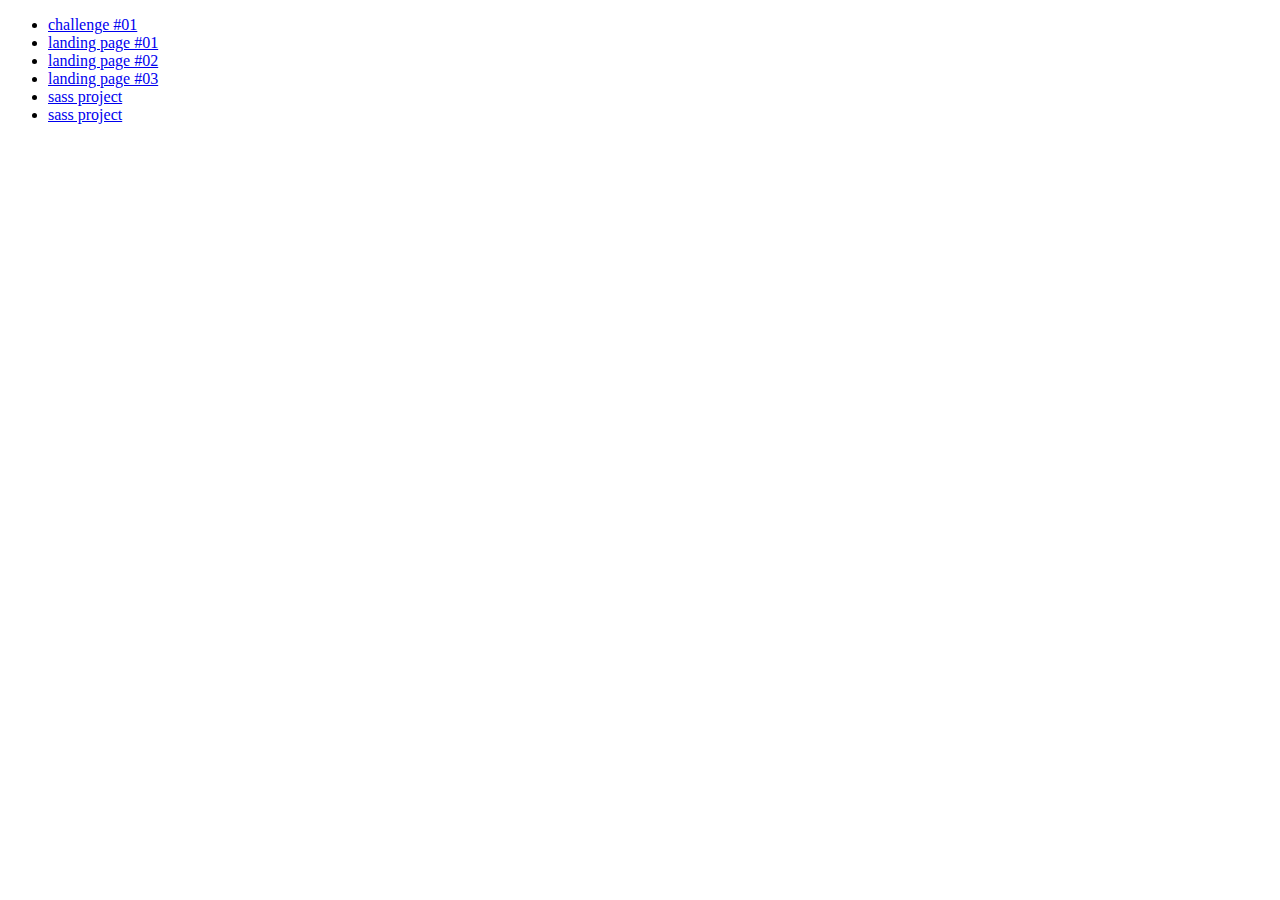
==== commit 4d576d4e: "add tua tour" ====
--- a/index.html
+++ b/index.html
@@ -22,6 +22,9 @@
         <li>
             <a href="https://tiagograff.github.io/SASS/">sass project</a>
         </li>
+        <li>
+            <a href="./tua_tour/index.html">sass project</a>
+        </li>
     </ul>
 </body>
 </html>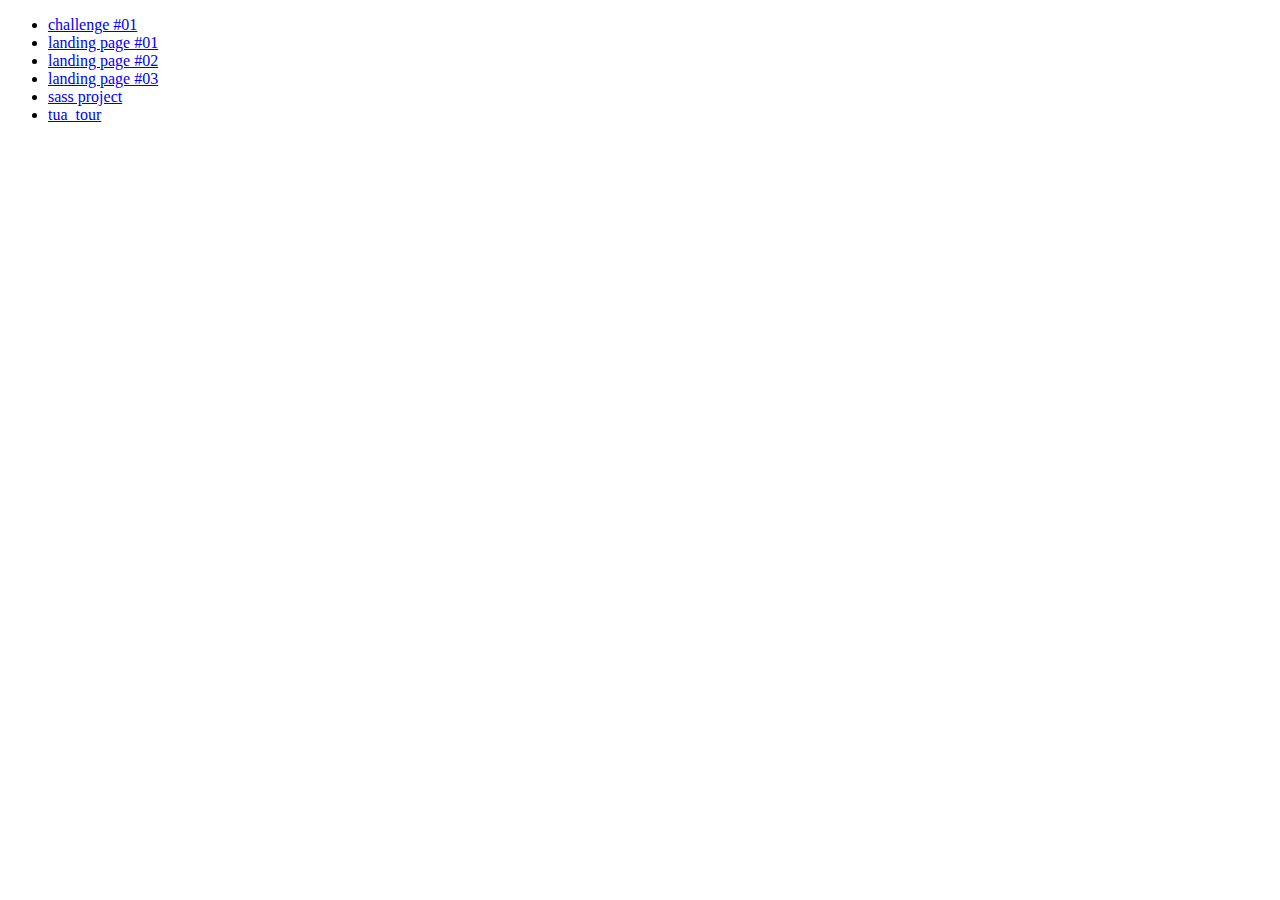
==== commit 1b0446e0: "arrumando menu index" ====
--- a/index.html
+++ b/index.html
@@ -23,7 +23,7 @@
             <a href="https://tiagograff.github.io/SASS/">sass project</a>
         </li>
         <li>
-            <a href="./tua_tour/index.html">sass project</a>
+            <a href="./tua_tour/index.html">tua_tour</a>
         </li>
     </ul>
 </body>
